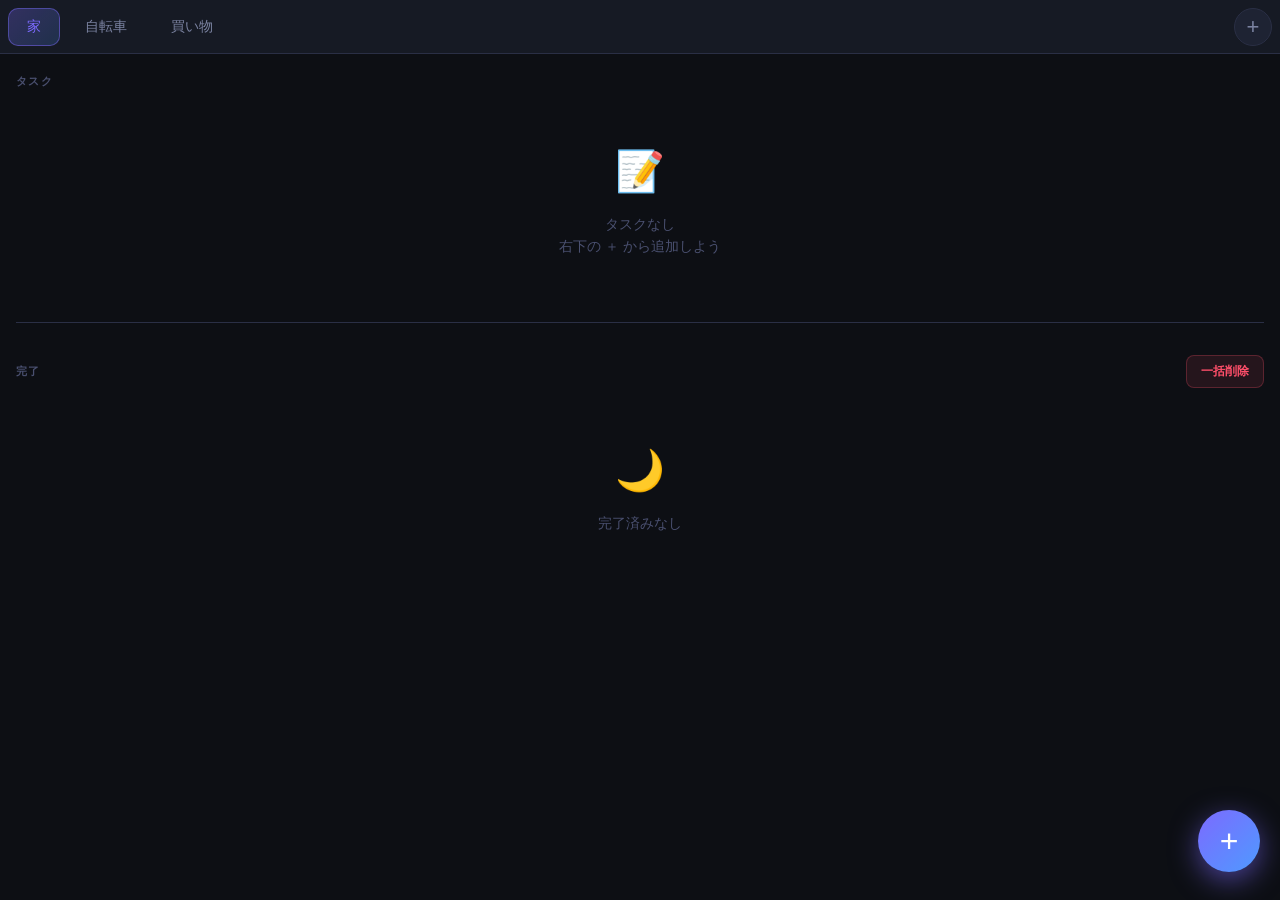
==== 1/index.html @ 9e3cf05f "Add files via upload" ====
<!DOCTYPE html>
<html lang="ja">
<head>
  <meta charset="UTF-8" />
  <meta name="viewport" content="width=device-width, initial-scale=1.0, maximum-scale=1.0, user-scalable=no" />
  <title>ToDo</title>
  <!-- PWA -->
  <link rel="manifest" href="./manifest.json" />
  <meta name="theme-color" content="#7c6aff" />
  <meta name="mobile-web-app-capable" content="yes" />
  <meta name="apple-mobile-web-app-capable" content="yes" />
  <meta name="apple-mobile-web-app-status-bar-style" content="black-translucent" />
  <meta name="apple-mobile-web-app-title" content="ToDo" />
  <link rel="apple-touch-icon" href="./icon-192.png" />
  <link rel="preconnect" href="https://fonts.googleapis.com" />
  <link rel="preconnect" href="https://fonts.gstatic.com" crossorigin />
  <link href="https://fonts.googleapis.com/css2?family=Inter:wght@300;400;500;600;700&display=swap" rel="stylesheet" />
  <style>
    *, *::before, *::after { box-sizing: border-box; margin: 0; padding: 0; -webkit-tap-highlight-color: transparent; }

    :root {
      --bg:        #0d0f14;
      --surface:   #161a24;
      --surface2:  #1e2333;
      --border:    #2a2f45;
      --accent:    #7c6aff;
      --accent2:   #4f9aff;
      --success:   #3ecf8e;
      --danger:    #ff4f6a;
      --text:      #e8eaf0;
      --text-sub:  #7a82a0;
      --text-dim:  #4a5070;
      --radius:    16px;
      --tab-h:     54px;
      --safe-b:    env(safe-area-inset-bottom, 0px);
      --safe-l:    env(safe-area-inset-left, 0px);
      --safe-r:    env(safe-area-inset-right, 0px);
    }

    html {
      height: 100%;
      background: var(--bg);
    }

    body {
      height: 100%;
      background: var(--bg);
      color: var(--text);
      font-family: 'Inter', sans-serif;
      font-size: 16px;
      overflow: hidden;
      -webkit-text-size-adjust: 100%;
    }

    /* ── APP SHELL ── */
    #app {
      display: flex;
      flex-direction: column;
      height: 100dvh; /* dynamic viewport height for mobile browsers */
      width: 100%;
    }

    /* ── TAB BAR ── */
    #tab-bar {
      display: flex;
      align-items: center;
      height: var(--tab-h);
      background: var(--surface);
      border-bottom: 1px solid var(--border);
      padding: 0 8px 0 calc(8px + var(--safe-l));
      padding-right: calc(8px + var(--safe-r));
      gap: 4px;
      flex-shrink: 0;
    }

    #tab-list {
      display: flex;
      flex: 1;
      overflow-x: auto;
      gap: 6px;
      scrollbar-width: none;
      -webkit-overflow-scrolling: touch;
    }
    #tab-list::-webkit-scrollbar { display: none; }

    .tab-btn {
      flex-shrink: 0;
      height: 38px;
      padding: 0 18px;
      border-radius: 10px;
      border: 1px solid transparent;
      background: transparent;
      color: var(--text-sub);
      font-family: inherit;
      font-size: 14px;
      font-weight: 500;
      cursor: pointer;
      transition: background .15s, color .15s;
      white-space: nowrap;
      touch-action: manipulation;
    }
    .tab-btn:active { opacity: .7; }
    .tab-btn.active {
      background: linear-gradient(135deg, rgba(124,106,255,.28), rgba(79,154,255,.18));
      border-color: rgba(124,106,255,.45);
      color: var(--accent);
    }

    #tab-manage-btn {
      flex-shrink: 0;
      width: 38px;
      height: 38px;
      border-radius: 50%;
      border: 1px solid var(--border);
      background: var(--surface2);
      color: var(--text-sub);
      font-size: 22px;
      line-height: 1;
      cursor: pointer;
      display: flex;
      align-items: center;
      justify-content: center;
      transition: background .15s, color .15s;
      touch-action: manipulation;
    }
    #tab-manage-btn:active { background: var(--accent); color: #fff; }

    /* ── MAIN SCROLL AREA ── */
    #main {
      flex: 1;
      overflow-y: auto;
      -webkit-overflow-scrolling: touch;
      padding: 20px 16px calc(96px + var(--safe-b));
      padding-left: calc(16px + var(--safe-l));
      padding-right: calc(16px + var(--safe-r));
    }

    /* ── SECTION HEADERS ── */
    .section-header {
      display: flex;
      align-items: center;
      justify-content: space-between;
      margin-bottom: 14px;
    }
    .section-title {
      font-size: 11px;
      font-weight: 700;
      letter-spacing: .12em;
      text-transform: uppercase;
      color: var(--text-dim);
    }

    /* ── TASK ITEMS ── */
    #task-list, #done-list { display: flex; flex-direction: column; gap: 10px; }

    .task-item {
      display: flex;
      align-items: center;
      gap: 14px;
      background: var(--surface);
      border: 1px solid var(--border);
      border-radius: var(--radius);
      padding: 16px 14px;
      animation: slideIn .2s ease;
      transition: border-color .15s;
    }
    @keyframes slideIn {
      from { opacity: 0; transform: translateY(-6px); }
      to   { opacity: 1; transform: translateY(0); }
    }
    .task-item:active { border-color: rgba(124,106,255,.4); }

    /* Checkbox */
    .check-btn {
      flex-shrink: 0;
      width: 28px;
      height: 28px;
      border-radius: 8px;
      border: 2px solid var(--border);
      background: transparent;
      cursor: pointer;
      display: flex;
      align-items: center;
      justify-content: center;
      transition: all .18s ease;
      position: relative;
      touch-action: manipulation;
    }
    .check-btn.done {
      border-color: var(--success);
      background: var(--success);
    }
    .check-btn.done::after {
      content: '';
      width: 7px;
      height: 12px;
      border-right: 2.5px solid #fff;
      border-bottom: 2.5px solid #fff;
      transform: rotate(45deg) translate(-1px,-1px);
    }
    .check-btn:active { transform: scale(.88); }

    /* Task Name */
    .task-name {
      flex: 1;
      font-size: 15px;
      font-weight: 400;
      color: var(--text);
      border: none;
      background: transparent;
      font-family: inherit;
      outline: none;
      padding: 4px 6px;
      border-radius: 6px;
      transition: background .15s;
      min-width: 0;
      /* Prevent iOS zoom on focus */
      font-size: 16px;
    }
    .task-name:focus { background: rgba(124,106,255,.1); }
    .task-name.done-text {
      color: var(--text-dim);
      text-decoration: line-through;
    }

    /* Delete btn */
    .del-btn {
      flex-shrink: 0;
      width: 44px;
      height: 44px;
      border-radius: 10px;
      border: none;
      background: transparent;
      color: var(--text-dim);
      cursor: pointer;
      display: flex;
      align-items: center;
      justify-content: center;
      touch-action: manipulation;
      transition: background .15s, color .15s;
    }
    .del-btn:active { background: rgba(255,79,106,.18); color: var(--danger); }

    /* ── COMPLETED SECTION ── */
    #done-section { margin-top: 32px; }

    #clear-all-btn {
      font-size: 12px;
      font-weight: 600;
      color: var(--danger);
      background: rgba(255,79,106,.1);
      border: 1px solid rgba(255,79,106,.25);
      border-radius: 8px;
      padding: 7px 14px;
      cursor: pointer;
      touch-action: manipulation;
      transition: background .15s;
    }
    #clear-all-btn:active { background: rgba(255,79,106,.25); }

    /* Divider */
    .divider { height: 1px; background: var(--border); margin: 28px 0; }

    /* Empty state */
    .empty-state {
      text-align: center;
      color: var(--text-dim);
      padding: 36px 0;
      font-size: 14px;
      line-height: 1.6;
    }
    .empty-state .icon { font-size: 40px; margin-bottom: 10px; }

    /* ── FAB ── */
    #fab {
      position: fixed;
      bottom: calc(28px + var(--safe-b));
      right: calc(20px + var(--safe-r));
      width: 62px;
      height: 62px;
      border-radius: 50%;
      border: none;
      background: linear-gradient(135deg, var(--accent), var(--accent2));
      color: #fff;
      font-size: 32px;
      cursor: pointer;
      box-shadow: 0 8px 28px rgba(124,106,255,.55);
      display: flex;
      align-items: center;
      justify-content: center;
      transition: transform .18s, box-shadow .18s;
      z-index: 100;
      touch-action: manipulation;
    }
    #fab:active { transform: scale(.92); box-shadow: 0 4px 14px rgba(124,106,255,.4); }

    /* ── MODAL OVERLAY ── */
    .modal-overlay {
      display: none;
      position: fixed;
      inset: 0;
      background: rgba(0,0,0,.7);
      z-index: 200;
      align-items: flex-end; /* sheet from bottom on mobile */
      justify-content: center;
      backdrop-filter: blur(6px);
      -webkit-backdrop-filter: blur(6px);
    }
    .modal-overlay.open { display: flex; }

    .modal {
      background: var(--surface);
      border: 1px solid var(--border);
      border-radius: 24px 24px 0 0;
      padding: 20px 20px calc(24px + var(--safe-b));
      width: 100%;
      max-height: 88dvh;
      overflow-y: auto;
      -webkit-overflow-scrolling: touch;
      box-shadow: 0 -16px 60px rgba(0,0,0,.6);
      animation: sheetUp .25s cubic-bezier(.32,0,.67,0);
    }
    @keyframes sheetUp {
      from { transform: translateY(100%); }
      to   { transform: translateY(0); }
    }

    /* Sheet handle */
    .modal::before {
      content: '';
      display: block;
      width: 40px;
      height: 4px;
      background: var(--border);
      border-radius: 2px;
      margin: 0 auto 20px;
    }

    .modal-title {
      font-size: 17px;
      font-weight: 700;
      margin-bottom: 20px;
      color: var(--text);
    }

    /* ── INPUTS ── */
    .input-row {
      display: flex;
      gap: 10px;
      margin-bottom: 20px;
    }
    input[type=text] {
      flex: 1;
      background: var(--surface2);
      border: 1px solid var(--border);
      border-radius: 12px;
      padding: 13px 16px;
      font-size: 16px; /* prevents iOS auto-zoom */
      color: var(--text);
      font-family: inherit;
      outline: none;
      transition: border-color .15s;
      -webkit-appearance: none;
    }
    input[type=text]:focus { border-color: var(--accent); }
    input[type=text]::placeholder { color: var(--text-dim); }

    .btn-primary {
      padding: 13px 20px;
      border-radius: 12px;
      border: none;
      background: linear-gradient(135deg, var(--accent), var(--accent2));
      color: #fff;
      font-family: inherit;
      font-size: 15px;
      font-weight: 600;
      cursor: pointer;
      touch-action: manipulation;
      transition: opacity .15s;
      white-space: nowrap;
    }
    .btn-primary:active { opacity: .8; }

    .btn-ghost {
      padding: 13px 18px;
      border-radius: 12px;
      border: 1px solid var(--border);
      background: transparent;
      color: var(--text-sub);
      font-family: inherit;
      font-size: 15px;
      font-weight: 500;
      cursor: pointer;
      touch-action: manipulation;
      transition: background .15s;
    }
    .btn-ghost:active { background: var(--surface2); }

    /* Tab manage list */
    #tab-manage-list {
      display: flex;
      flex-direction: column;
      gap: 8px;
      max-height: 42dvh;
      overflow-y: auto;
      -webkit-overflow-scrolling: touch;
      margin-bottom: 16px;
    }

    .tab-manage-item {
      display: flex;
      align-items: center;
      gap: 10px;
      background: var(--surface2);
      border: 1px solid var(--border);
      border-radius: 12px;
      padding: 14px 14px;
    }

    .drag-handle {
      color: var(--text-dim);
      cursor: grab;
      font-size: 18px;
      padding: 0 4px;
      user-select: none;
      touch-action: none;
    }

    .tab-edit-input {
      flex: 1;
      background: transparent;
      border: none;
      color: var(--text);
      font-family: inherit;
      font-size: 16px;
      outline: none;
    }

    .tab-del-btn {
      width: 44px;
      height: 44px;
      border-radius: 10px;
      border: none;
      background: transparent;
      color: var(--text-dim);
      cursor: pointer;
      display: flex;
      align-items: center;
      justify-content: center;
      touch-action: manipulation;
      transition: background .15s, color .15s;
    }
    .tab-del-btn:active { background: rgba(255,79,106,.18); color: var(--danger); }

    .modal-footer {
      display: flex;
      justify-content: flex-end;
      gap: 10px;
    }

    /* Scrollbar (barely visible on mobile) */
    ::-webkit-scrollbar { width: 3px; }
    ::-webkit-scrollbar-track { background: transparent; }
    ::-webkit-scrollbar-thumb { background: var(--border); border-radius: 2px; }
  </style>
</head>
<body>

<div id="app">

  <!-- TAB BAR -->
  <div id="tab-bar">
    <div id="tab-list"></div>
    <button id="tab-manage-btn" title="タブを管理">+</button>
  </div>

  <!-- MAIN SCROLL -->
  <div id="main">
    <div class="section-header">
      <span class="section-title">タスク</span>
    </div>
    <div id="task-list"></div>

    <div class="divider"></div>

    <div id="done-section">
      <div class="section-header">
        <span class="section-title">完了</span>
        <button id="clear-all-btn">一括削除</button>
      </div>
      <div id="done-list"></div>
    </div>
  </div>

  <!-- FAB -->
  <button id="fab" title="タスクを追加">+</button>

</div>

<!-- ════ TAB MANAGE MODAL ════ -->
<div class="modal-overlay" id="tab-modal-overlay">
  <div class="modal">
    <div class="modal-title">タブを管理</div>
    <div class="input-row">
      <input type="text" id="new-tab-input" placeholder="新しいタブ名…" maxlength="20" />
      <button class="btn-primary" id="add-tab-btn">追加</button>
    </div>
    <div id="tab-manage-list"></div>
    <div class="modal-footer">
      <button class="btn-ghost" id="tab-modal-close">閉じる</button>
      <button class="btn-primary" id="tab-modal-save">保存</button>
    </div>
  </div>
</div>

<!-- ════ ADD TASK MODAL ════ -->
<div class="modal-overlay" id="add-task-modal">
  <div class="modal">
    <div class="modal-title">タスクを追加</div>
    <div class="input-row">
      <input type="text" id="new-task-input" placeholder="タスク名を入力…" maxlength="80" />
      <button class="btn-primary" id="confirm-add-task">追加</button>
    </div>
    <div class="modal-footer">
      <button class="btn-ghost" id="cancel-add-task">キャンセル</button>
    </div>
  </div>
</div>

<script>
/* ══════════════════════════════════════════
   STATE
══════════════════════════════════════════ */
let state = {
  tabs: ['家', '自転車', '買い物'],
  activeTab: 0,
  data: {}
};

function getTab() { return state.tabs[state.activeTab]; }
function getData() {
  const t = getTab();
  if (!state.data[t]) state.data[t] = { tasks: [], done: [] };
  return state.data[t];
}
function uid() { return Math.random().toString(36).slice(2, 10); }

/* ══════════════════════════════════════════
   PERSIST
══════════════════════════════════════════ */
function save() { localStorage.setItem('dolist_v3', JSON.stringify(state)); }
function load() {
  try {
    const s = localStorage.getItem('dolist_v3');
    if (s) state = JSON.parse(s);
    if (!state.tabs || !state.tabs.length) state.tabs = ['家', '自転車', '買い物'];
    if (state.activeTab >= state.tabs.length) state.activeTab = 0;
  } catch (e) {}
}

/* ══════════════════════════════════════════
   RENDER
══════════════════════════════════════════ */
function renderTabs() {
  const list = document.getElementById('tab-list');
  list.innerHTML = '';
  state.tabs.forEach((name, i) => {
    const btn = document.createElement('button');
    btn.className = 'tab-btn' + (i === state.activeTab ? ' active' : '');
    btn.textContent = name;
    btn.onclick = () => { state.activeTab = i; save(); render(); };
    list.appendChild(btn);
  });
}

function renderTasks() {
  const d = getData();
  const taskList = document.getElementById('task-list');
  const doneList = document.getElementById('done-list');

  taskList.innerHTML = '';
  if (!d.tasks.length) {
    taskList.innerHTML = '<div class="empty-state"><div class="icon">📝</div>タスクなし<br>右下の ＋ から追加しよう</div>';
  } else {
    d.tasks.forEach(t => taskList.appendChild(makeItem(t, false)));
  }

  doneList.innerHTML = '';
  if (!d.done.length) {
    doneList.innerHTML = '<div class="empty-state"><div class="icon">🌙</div>完了済みなし</div>';
  } else {
    d.done.forEach(t => doneList.appendChild(makeItem(t, true)));
  }
}

function render() { renderTabs(); renderTasks(); }

function makeItem(task, isDone) {
  const d = getData();
  const item = document.createElement('div');
  item.className = 'task-item';

  /* Checkbox */
  const chk = document.createElement('button');
  chk.className = 'check-btn' + (isDone ? ' done' : '');
  chk.onclick = () => {
    if (isDone) {
      d.done = d.done.filter(x => x.id !== task.id);
      d.tasks.unshift(task);
    } else {
      d.tasks = d.tasks.filter(x => x.id !== task.id);
      d.done.unshift(task);
    }
    save(); renderTasks();
  };

  /* Name */
  const name = document.createElement('input');
  name.type = 'text';
  name.className = 'task-name' + (isDone ? ' done-text' : '');
  name.value = task.name;
  name.inputMode = 'text';
  name.onblur = () => {
    const val = name.value.trim();
    if (val && val !== task.name) { task.name = val; save(); }
    else name.value = task.name;
  };
  name.onkeydown = e => { if (e.key === 'Enter') name.blur(); };

  /* Delete */
  const del = document.createElement('button');
  del.className = 'del-btn';
  del.innerHTML = trashSVG();
  del.onclick = () => {
    if (isDone) d.done = d.done.filter(x => x.id !== task.id);
    else        d.tasks = d.tasks.filter(x => x.id !== task.id);
    save(); renderTasks();
  };

  item.appendChild(chk);
  item.appendChild(name);
  item.appendChild(del);
  return item;
}

function trashSVG() {
  return `<svg width="18" height="18" viewBox="0 0 24 24" fill="none" stroke="currentColor" stroke-width="2" stroke-linecap="round" stroke-linejoin="round">
    <polyline points="3 6 5 6 21 6"/>
    <path d="M19 6l-1 14a2 2 0 01-2 2H8a2 2 0 01-2-2L5 6"/>
    <path d="M10 11v6"/><path d="M14 11v6"/><path d="M9 6V4h6v2"/>
  </svg>`;
}

/* ══════════════════════════════════════════
   ADD TASK
══════════════════════════════════════════ */
const addModal = document.getElementById('add-task-modal');
const newTaskInput = document.getElementById('new-task-input');

document.getElementById('fab').onclick = () => {
  newTaskInput.value = '';
  addModal.classList.add('open');
  setTimeout(() => newTaskInput.focus(), 80);
};
document.getElementById('cancel-add-task').onclick = () => addModal.classList.remove('open');
addModal.addEventListener('click', e => { if (e.target === addModal) addModal.classList.remove('open'); });

function addTask() {
  const val = newTaskInput.value.trim();
  if (!val) return;
  getData().tasks.push({ id: uid(), name: val });
  save(); renderTasks();
  addModal.classList.remove('open');
}
document.getElementById('confirm-add-task').onclick = addTask;
newTaskInput.onkeydown = e => { if (e.key === 'Enter') addTask(); if (e.key === 'Escape') addModal.classList.remove('open'); };

/* ══════════════════════════════════════════
   CLEAR DONE
══════════════════════════════════════════ */
document.getElementById('clear-all-btn').onclick = () => {
  if (!getData().done.length) return;
  getData().done = [];
  save(); renderTasks();
};

/* ══════════════════════════════════════════
   TAB MANAGE
══════════════════════════════════════════ */
const tabModal = document.getElementById('tab-modal-overlay');
let tempTabs = [];
let dragSrc = null;

document.getElementById('tab-manage-btn').onclick = () => {
  tempTabs = [...state.tabs];
  renderTabManageList();
  tabModal.classList.add('open');
  document.getElementById('new-tab-input').value = '';
};
document.getElementById('tab-modal-close').onclick = () => tabModal.classList.remove('open');
tabModal.addEventListener('click', e => { if (e.target === tabModal) tabModal.classList.remove('open'); });

document.getElementById('add-tab-btn').onclick = () => {
  const val = document.getElementById('new-tab-input').value.trim();
  if (!val || tempTabs.includes(val)) return;
  tempTabs.push(val);
  document.getElementById('new-tab-input').value = '';
  renderTabManageList();
};
document.getElementById('new-tab-input').onkeydown = e => {
  if (e.key === 'Enter') document.getElementById('add-tab-btn').click();
};

document.getElementById('tab-modal-save').onclick = () => {
  if (!tempTabs.length) return;
  const cur = state.tabs[state.activeTab];
  state.tabs = [...tempTabs];
  const idx = state.tabs.indexOf(cur);
  state.activeTab = idx >= 0 ? idx : 0;
  save(); render();
  tabModal.classList.remove('open');
};

function renderTabManageList() {
  const container = document.getElementById('tab-manage-list');
  container.innerHTML = '';
  tempTabs.forEach((name, i) => {
    const item = document.createElement('div');
    item.className = 'tab-manage-item';
    item.draggable = true;
    item.dataset.idx = i;

    const handle = document.createElement('span');
    handle.className = 'drag-handle';
    handle.textContent = '⠿';

    const inp = document.createElement('input');
    inp.className = 'tab-edit-input';
    inp.type = 'text';
    inp.value = name;
    inp.maxLength = 20;
    inp.onchange = () => { tempTabs[i] = inp.value.trim() || name; };

    const delBtn = document.createElement('button');
    delBtn.className = 'tab-del-btn';
    delBtn.innerHTML = trashSVG();
    delBtn.onclick = () => {
      if (tempTabs.length === 1) return;
      tempTabs.splice(i, 1);
      renderTabManageList();
    };

    /* Drag */
    item.addEventListener('dragstart', e => {
      dragSrc = i;
      e.dataTransfer.effectAllowed = 'move';
      setTimeout(() => item.style.opacity = '.4', 0);
    });
    item.addEventListener('dragend', () => { item.style.opacity = ''; });
    item.addEventListener('dragover', e => { e.preventDefault(); });
    item.addEventListener('drop', e => {
      e.preventDefault();
      if (dragSrc === null || dragSrc === i) return;
      const moved = tempTabs.splice(dragSrc, 1)[0];
      tempTabs.splice(i, 0, moved);
      dragSrc = null;
      renderTabManageList();
    });

    /* Touch drag (for mobile) */
    let touchStartY = 0;
    handle.addEventListener('touchstart', e => {
      touchStartY = e.touches[0].clientY;
      dragSrc = i;
    }, { passive: true });
    handle.addEventListener('touchend', e => {
      const endY = e.changedTouches[0].clientY;
      const delta = endY - touchStartY;
      if (Math.abs(delta) < 10) return;
      const target = delta > 0
        ? Math.min(tempTabs.length - 1, i + 1)
        : Math.max(0, i - 1);
      if (target !== i) {
        const moved = tempTabs.splice(i, 1)[0];
        tempTabs.splice(target, 0, moved);
        renderTabManageList();
      }
      dragSrc = null;
    }, { passive: true });

    item.appendChild(handle);
    item.appendChild(inp);
    item.appendChild(delBtn);
    container.appendChild(item);
  });
}

/* ══════════════════════════════════════════
   INIT
══════════════════════════════════════════ */
load();
render();
</script>

<!-- PWA: Service Worker 登録 -->
<script>
  if ('serviceWorker' in navigator) {
    window.addEventListener('load', () => {
      navigator.serviceWorker.register('./service-worker.js')
        .then(reg => console.log('[SW] Registered:', reg.scope))
        .catch(err => console.error('[SW] Registration failed:', err));
    });
  }
</script>
</body>
</html>
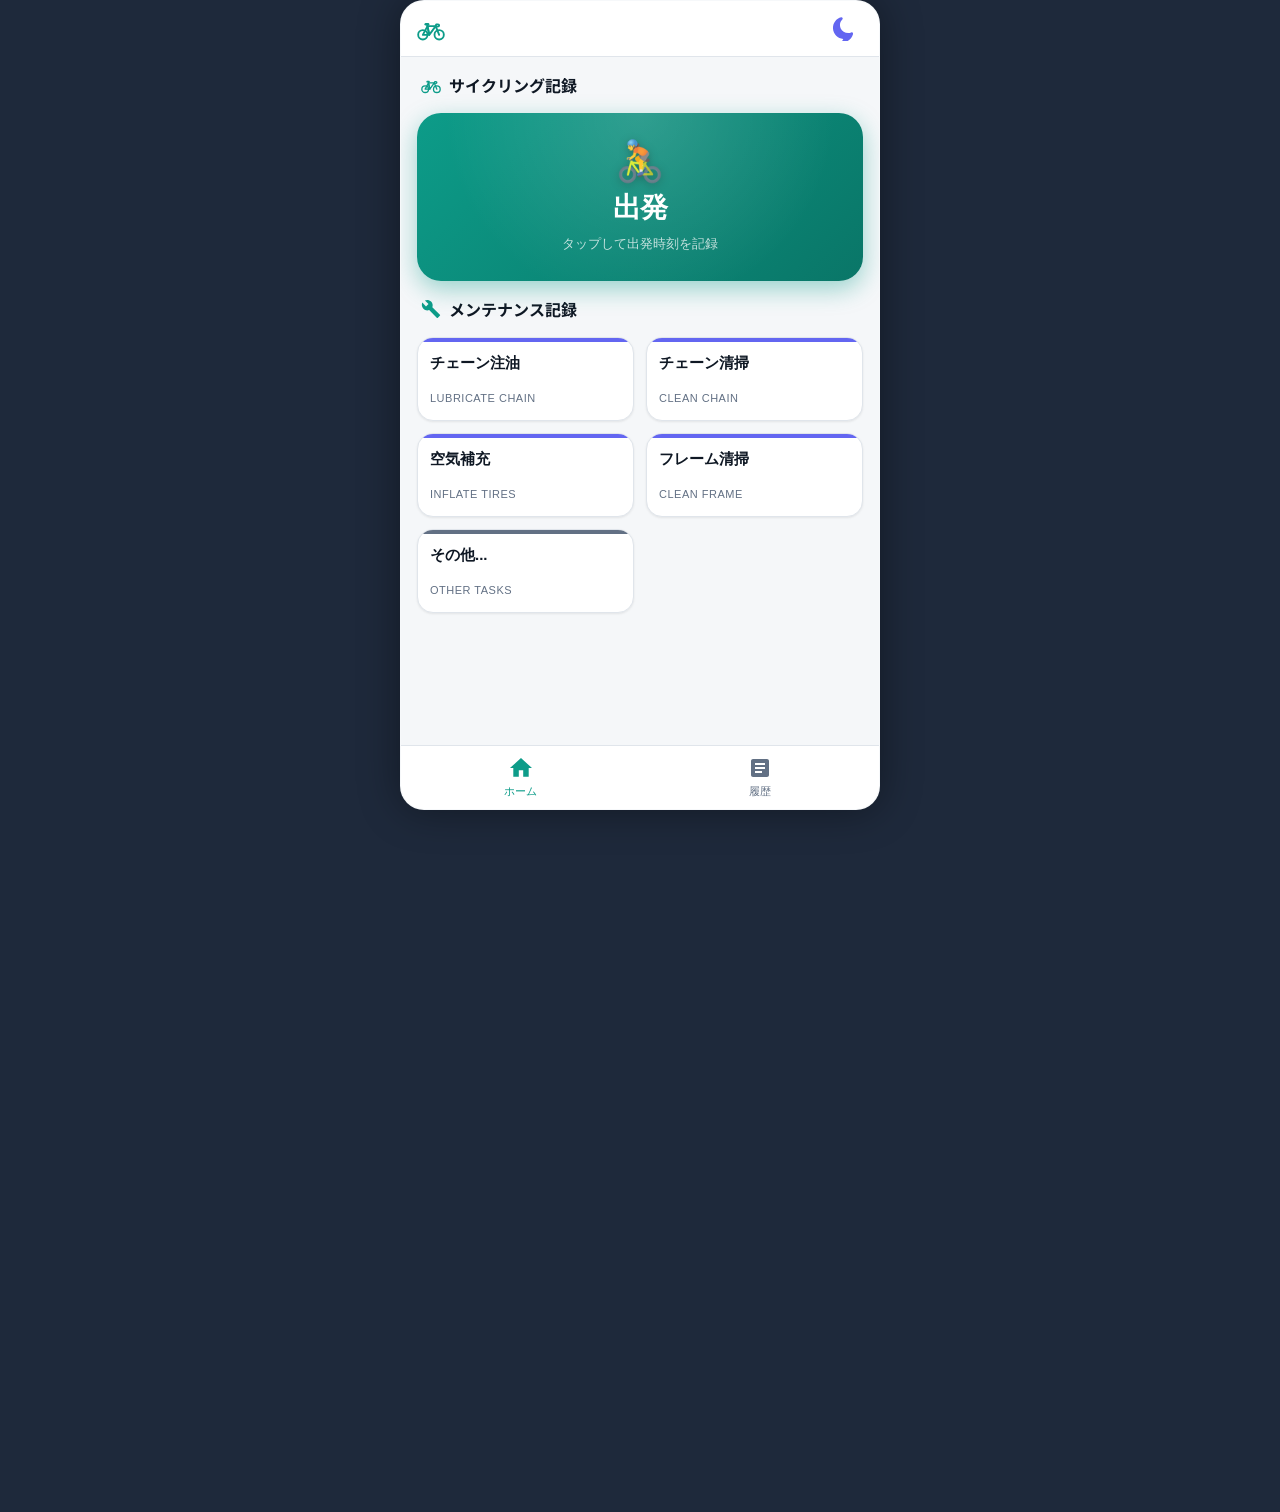
==== commit e40fe119: "Add files via upload" ====
--- a/1/index.html
+++ b/1/index.html
@@ -1,816 +1,470 @@
 <!DOCTYPE html>
 <html lang="ja">
 <head>
-  <meta charset="UTF-8" />
-  <meta name="viewport" content="width=device-width, initial-scale=1.0, maximum-scale=1.0, user-scalable=no" />
-  <title>ToDo</title>
-  <!-- PWA -->
-  <link rel="manifest" href="./manifest.json" />
-  <meta name="theme-color" content="#7c6aff" />
-  <meta name="mobile-web-app-capable" content="yes" />
-  <meta name="apple-mobile-web-app-capable" content="yes" />
-  <meta name="apple-mobile-web-app-status-bar-style" content="black-translucent" />
-  <meta name="apple-mobile-web-app-title" content="ToDo" />
-  <link rel="apple-touch-icon" href="./icon-192.png" />
-  <link rel="preconnect" href="https://fonts.googleapis.com" />
-  <link rel="preconnect" href="https://fonts.gstatic.com" crossorigin />
-  <link href="https://fonts.googleapis.com/css2?family=Inter:wght@300;400;500;600;700&display=swap" rel="stylesheet" />
-  <style>
-    *, *::before, *::after { box-sizing: border-box; margin: 0; padding: 0; -webkit-tap-highlight-color: transparent; }
-
-    :root {
-      --bg:        #0d0f14;
-      --surface:   #161a24;
-      --surface2:  #1e2333;
-      --border:    #2a2f45;
-      --accent:    #7c6aff;
-      --accent2:   #4f9aff;
-      --success:   #3ecf8e;
-      --danger:    #ff4f6a;
-      --text:      #e8eaf0;
-      --text-sub:  #7a82a0;
-      --text-dim:  #4a5070;
-      --radius:    16px;
-      --tab-h:     54px;
-      --safe-b:    env(safe-area-inset-bottom, 0px);
-      --safe-l:    env(safe-area-inset-left, 0px);
-      --safe-r:    env(safe-area-inset-right, 0px);
-    }
-
-    html {
-      height: 100%;
-      background: var(--bg);
-    }
-
-    body {
-      height: 100%;
-      background: var(--bg);
-      color: var(--text);
-      font-family: 'Inter', sans-serif;
-      font-size: 16px;
-      overflow: hidden;
-      -webkit-text-size-adjust: 100%;
-    }
-
-    /* ── APP SHELL ── */
-    #app {
-      display: flex;
-      flex-direction: column;
-      height: 100dvh; /* dynamic viewport height for mobile browsers */
-      width: 100%;
-    }
-
-    /* ── TAB BAR ── */
-    #tab-bar {
-      display: flex;
-      align-items: center;
-      height: var(--tab-h);
-      background: var(--surface);
-      border-bottom: 1px solid var(--border);
-      padding: 0 8px 0 calc(8px + var(--safe-l));
-      padding-right: calc(8px + var(--safe-r));
-      gap: 4px;
-      flex-shrink: 0;
-    }
-
-    #tab-list {
-      display: flex;
-      flex: 1;
-      overflow-x: auto;
-      gap: 6px;
-      scrollbar-width: none;
-      -webkit-overflow-scrolling: touch;
-    }
-    #tab-list::-webkit-scrollbar { display: none; }
-
-    .tab-btn {
-      flex-shrink: 0;
-      height: 38px;
-      padding: 0 18px;
-      border-radius: 10px;
-      border: 1px solid transparent;
-      background: transparent;
-      color: var(--text-sub);
-      font-family: inherit;
-      font-size: 14px;
-      font-weight: 500;
-      cursor: pointer;
-      transition: background .15s, color .15s;
-      white-space: nowrap;
-      touch-action: manipulation;
-    }
-    .tab-btn:active { opacity: .7; }
-    .tab-btn.active {
-      background: linear-gradient(135deg, rgba(124,106,255,.28), rgba(79,154,255,.18));
-      border-color: rgba(124,106,255,.45);
-      color: var(--accent);
-    }
-
-    #tab-manage-btn {
-      flex-shrink: 0;
-      width: 38px;
-      height: 38px;
-      border-radius: 50%;
-      border: 1px solid var(--border);
-      background: var(--surface2);
-      color: var(--text-sub);
-      font-size: 22px;
-      line-height: 1;
-      cursor: pointer;
-      display: flex;
-      align-items: center;
-      justify-content: center;
-      transition: background .15s, color .15s;
-      touch-action: manipulation;
-    }
-    #tab-manage-btn:active { background: var(--accent); color: #fff; }
-
-    /* ── MAIN SCROLL AREA ── */
-    #main {
-      flex: 1;
-      overflow-y: auto;
-      -webkit-overflow-scrolling: touch;
-      padding: 20px 16px calc(96px + var(--safe-b));
-      padding-left: calc(16px + var(--safe-l));
-      padding-right: calc(16px + var(--safe-r));
-    }
-
-    /* ── SECTION HEADERS ── */
-    .section-header {
-      display: flex;
-      align-items: center;
-      justify-content: space-between;
-      margin-bottom: 14px;
-    }
-    .section-title {
-      font-size: 11px;
-      font-weight: 700;
-      letter-spacing: .12em;
-      text-transform: uppercase;
-      color: var(--text-dim);
-    }
-
-    /* ── TASK ITEMS ── */
-    #task-list, #done-list { display: flex; flex-direction: column; gap: 10px; }
-
-    .task-item {
-      display: flex;
-      align-items: center;
-      gap: 14px;
-      background: var(--surface);
-      border: 1px solid var(--border);
-      border-radius: var(--radius);
-      padding: 16px 14px;
-      animation: slideIn .2s ease;
-      transition: border-color .15s;
-    }
-    @keyframes slideIn {
-      from { opacity: 0; transform: translateY(-6px); }
-      to   { opacity: 1; transform: translateY(0); }
-    }
-    .task-item:active { border-color: rgba(124,106,255,.4); }
-
-    /* Checkbox */
-    .check-btn {
-      flex-shrink: 0;
-      width: 28px;
-      height: 28px;
-      border-radius: 8px;
-      border: 2px solid var(--border);
-      background: transparent;
-      cursor: pointer;
-      display: flex;
-      align-items: center;
-      justify-content: center;
-      transition: all .18s ease;
-      position: relative;
-      touch-action: manipulation;
-    }
-    .check-btn.done {
-      border-color: var(--success);
-      background: var(--success);
-    }
-    .check-btn.done::after {
-      content: '';
-      width: 7px;
-      height: 12px;
-      border-right: 2.5px solid #fff;
-      border-bottom: 2.5px solid #fff;
-      transform: rotate(45deg) translate(-1px,-1px);
-    }
-    .check-btn:active { transform: scale(.88); }
-
-    /* Task Name */
-    .task-name {
-      flex: 1;
-      font-size: 15px;
-      font-weight: 400;
-      color: var(--text);
-      border: none;
-      background: transparent;
-      font-family: inherit;
-      outline: none;
-      padding: 4px 6px;
-      border-radius: 6px;
-      transition: background .15s;
-      min-width: 0;
-      /* Prevent iOS zoom on focus */
-      font-size: 16px;
-    }
-    .task-name:focus { background: rgba(124,106,255,.1); }
-    .task-name.done-text {
-      color: var(--text-dim);
-      text-decoration: line-through;
-    }
-
-    /* Delete btn */
-    .del-btn {
-      flex-shrink: 0;
-      width: 44px;
-      height: 44px;
-      border-radius: 10px;
-      border: none;
-      background: transparent;
-      color: var(--text-dim);
-      cursor: pointer;
-      display: flex;
-      align-items: center;
-      justify-content: center;
-      touch-action: manipulation;
-      transition: background .15s, color .15s;
-    }
-    .del-btn:active { background: rgba(255,79,106,.18); color: var(--danger); }
-
-    /* ── COMPLETED SECTION ── */
-    #done-section { margin-top: 32px; }
-
-    #clear-all-btn {
-      font-size: 12px;
-      font-weight: 600;
-      color: var(--danger);
-      background: rgba(255,79,106,.1);
-      border: 1px solid rgba(255,79,106,.25);
-      border-radius: 8px;
-      padding: 7px 14px;
-      cursor: pointer;
-      touch-action: manipulation;
-      transition: background .15s;
-    }
-    #clear-all-btn:active { background: rgba(255,79,106,.25); }
-
-    /* Divider */
-    .divider { height: 1px; background: var(--border); margin: 28px 0; }
-
-    /* Empty state */
-    .empty-state {
-      text-align: center;
-      color: var(--text-dim);
-      padding: 36px 0;
-      font-size: 14px;
-      line-height: 1.6;
-    }
-    .empty-state .icon { font-size: 40px; margin-bottom: 10px; }
-
-    /* ── FAB ── */
-    #fab {
-      position: fixed;
-      bottom: calc(28px + var(--safe-b));
-      right: calc(20px + var(--safe-r));
-      width: 62px;
-      height: 62px;
-      border-radius: 50%;
-      border: none;
-      background: linear-gradient(135deg, var(--accent), var(--accent2));
-      color: #fff;
-      font-size: 32px;
-      cursor: pointer;
-      box-shadow: 0 8px 28px rgba(124,106,255,.55);
-      display: flex;
-      align-items: center;
-      justify-content: center;
-      transition: transform .18s, box-shadow .18s;
-      z-index: 100;
-      touch-action: manipulation;
-    }
-    #fab:active { transform: scale(.92); box-shadow: 0 4px 14px rgba(124,106,255,.4); }
-
-    /* ── MODAL OVERLAY ── */
-    .modal-overlay {
-      display: none;
-      position: fixed;
-      inset: 0;
-      background: rgba(0,0,0,.7);
-      z-index: 200;
-      align-items: flex-end; /* sheet from bottom on mobile */
-      justify-content: center;
-      backdrop-filter: blur(6px);
-      -webkit-backdrop-filter: blur(6px);
-    }
-    .modal-overlay.open { display: flex; }
-
-    .modal {
-      background: var(--surface);
-      border: 1px solid var(--border);
-      border-radius: 24px 24px 0 0;
-      padding: 20px 20px calc(24px + var(--safe-b));
-      width: 100%;
-      max-height: 88dvh;
-      overflow-y: auto;
-      -webkit-overflow-scrolling: touch;
-      box-shadow: 0 -16px 60px rgba(0,0,0,.6);
-      animation: sheetUp .25s cubic-bezier(.32,0,.67,0);
-    }
-    @keyframes sheetUp {
-      from { transform: translateY(100%); }
-      to   { transform: translateY(0); }
-    }
-
-    /* Sheet handle */
-    .modal::before {
-      content: '';
-      display: block;
-      width: 40px;
-      height: 4px;
-      background: var(--border);
-      border-radius: 2px;
-      margin: 0 auto 20px;
-    }
-
-    .modal-title {
-      font-size: 17px;
-      font-weight: 700;
-      margin-bottom: 20px;
-      color: var(--text);
-    }
-
-    /* ── INPUTS ── */
-    .input-row {
-      display: flex;
-      gap: 10px;
-      margin-bottom: 20px;
-    }
-    input[type=text] {
-      flex: 1;
-      background: var(--surface2);
-      border: 1px solid var(--border);
-      border-radius: 12px;
-      padding: 13px 16px;
-      font-size: 16px; /* prevents iOS auto-zoom */
-      color: var(--text);
-      font-family: inherit;
-      outline: none;
-      transition: border-color .15s;
-      -webkit-appearance: none;
-    }
-    input[type=text]:focus { border-color: var(--accent); }
-    input[type=text]::placeholder { color: var(--text-dim); }
-
-    .btn-primary {
-      padding: 13px 20px;
-      border-radius: 12px;
-      border: none;
-      background: linear-gradient(135deg, var(--accent), var(--accent2));
-      color: #fff;
-      font-family: inherit;
-      font-size: 15px;
-      font-weight: 600;
-      cursor: pointer;
-      touch-action: manipulation;
-      transition: opacity .15s;
-      white-space: nowrap;
-    }
-    .btn-primary:active { opacity: .8; }
-
-    .btn-ghost {
-      padding: 13px 18px;
-      border-radius: 12px;
-      border: 1px solid var(--border);
-      background: transparent;
-      color: var(--text-sub);
-      font-family: inherit;
-      font-size: 15px;
-      font-weight: 500;
-      cursor: pointer;
-      touch-action: manipulation;
-      transition: background .15s;
-    }
-    .btn-ghost:active { background: var(--surface2); }
-
-    /* Tab manage list */
-    #tab-manage-list {
-      display: flex;
-      flex-direction: column;
-      gap: 8px;
-      max-height: 42dvh;
-      overflow-y: auto;
-      -webkit-overflow-scrolling: touch;
-      margin-bottom: 16px;
-    }
-
-    .tab-manage-item {
-      display: flex;
-      align-items: center;
-      gap: 10px;
-      background: var(--surface2);
-      border: 1px solid var(--border);
-      border-radius: 12px;
-      padding: 14px 14px;
-    }
-
-    .drag-handle {
-      color: var(--text-dim);
-      cursor: grab;
-      font-size: 18px;
-      padding: 0 4px;
-      user-select: none;
-      touch-action: none;
-    }
-
-    .tab-edit-input {
-      flex: 1;
-      background: transparent;
-      border: none;
-      color: var(--text);
-      font-family: inherit;
-      font-size: 16px;
-      outline: none;
-    }
-
-    .tab-del-btn {
-      width: 44px;
-      height: 44px;
-      border-radius: 10px;
-      border: none;
-      background: transparent;
-      color: var(--text-dim);
-      cursor: pointer;
-      display: flex;
-      align-items: center;
-      justify-content: center;
-      touch-action: manipulation;
-      transition: background .15s, color .15s;
-    }
-    .tab-del-btn:active { background: rgba(255,79,106,.18); color: var(--danger); }
-
-    .modal-footer {
-      display: flex;
-      justify-content: flex-end;
-      gap: 10px;
-    }
-
-    /* Scrollbar (barely visible on mobile) */
-    ::-webkit-scrollbar { width: 3px; }
-    ::-webkit-scrollbar-track { background: transparent; }
-    ::-webkit-scrollbar-thumb { background: var(--border); border-radius: 2px; }
-  </style>
+  <meta charset="UTF-8">
+  <meta name="viewport" content="width=device-width, initial-scale=1.0, maximum-scale=1.0, user-scalable=no, viewport-fit=cover">
+  <title>CycleNote - 簡単自転車記録</title>
+  
+  <!-- SEO & PWA Meta Tags -->
+  <meta name="description" content="3タップ以内で記録できるシンプルな自転車サイクリング＆メンテナンスログ">
+  <meta name="theme-color" content="#0d9488">
+  <meta name="apple-mobile-web-app-capable" content="yes">
+  <meta name="apple-mobile-web-app-status-bar-style" content="default">
+  <meta name="apple-mobile-web-app-title" content="CycleNote">
+  
+  <!-- Web App Manifest -->
+  <link rel="manifest" href="./manifest.json">
+  <link rel="icon" type="image/png" sizes="192x192" href="./icon-192.png">
+  <link rel="icon" type="image/png" sizes="512x512" href="./icon-512.png">
+  <link rel="apple-touch-icon" href="./icon-192.png">
+
+  <!-- Google Fonts: Outfit and Noto Sans JP -->
+  <link rel="preconnect" href="https://fonts.googleapis.com">
+  <link rel="preconnect" href="https://fonts.gstatic.com" crossorigin>
+  <link href="https://fonts.googleapis.com/css2?family=Noto+Sans+JP:wght@400;500;700&family=Outfit:wght@400;600;700&display=swap" rel="stylesheet">
+  
+  <link rel="stylesheet" href="./style.css">
 </head>
 <body>
-
-<div id="app">
-
-  <!-- TAB BAR -->
-  <div id="tab-bar">
-    <div id="tab-list"></div>
-    <button id="tab-manage-btn" title="タブを管理">+</button>
+  <!-- App Container -->
+  <div class="app-container">
+    
+    <!-- Top Header -->
+    <header class="app-header">
+      <div class="header-logo">
+        <svg class="header-logo-icon" viewBox="0 0 24 24" width="28" height="28" fill="none" stroke="currentColor" stroke-width="1.6" stroke-linecap="round" stroke-linejoin="round">
+          <circle cx="5" cy="17" r="4" />
+          <circle cx="19" cy="17" r="4" />
+          <polygon points="5,17 10.5,17 9,9.5" />
+          <polygon points="9,9.5 16,9.5 10.5,17" />
+          <line x1="9" y1="9.5" x2="8.7" y2="8.0" />
+          <line x1="7.5" y1="8.0" x2="9.5" y2="8.0" stroke-width="2.2" />
+          <line x1="16" y1="9.5" x2="19" y2="17" />
+          <path d="M 16 9.5 L 16.5 8.0 L 18.0 8.0 M 18.0 8.0 Q 19.0 8.0 19.0 9.0 Q 19.0 10.0 17.5 10.0" />
+        </svg>
+        <span class="header-title">CycleNote</span>
+      </div>
+      <button id="theme-toggle-btn" class="header-action-btn" aria-label="テーマ切替">
+        <!-- Sun Icon (shown in dark mode) -->
+        <svg class="sun-icon" viewBox="0 0 24 24" width="24" height="24">
+          <path fill="currentColor" d="M12 7c-2.76 0-5 2.24-5 5s2.24 5 5 5 5-2.24 5-5-2.24-5-5-5zM2 13h2c.55 0 1-.45 1-1s-.45-1-1-1H2c-.55 0-1 .45-1 1s.45 1 1 1zm18 0h2c.55 0 1-.45 1-1s-.45-1-1-1h-2c-.55 0-1 .45-1 1s.45 1 1 1zM11 2v2c0 .55.45 1 1 1s1-.45 1-1V2c0-.55-.45-1-1-1s-1 .45-1 1zm0 18v2c0 .55.45 1 1 1s1-.45 1-1v-2c0-.55-.45-1-1-1s-1 .45-1 1zM5.99 4.58c-.39-.39-1.03-.39-1.41 0s-.39 1.03 0 1.41l1.06 1.06c.39.39 1.03.39 1.41 0s.39-1.03 0-1.41L5.99 4.58zm12.37 12.37c-.39-.39-1.02-.39-1.41 0s-.39 1.03 0 1.41l1.06 1.06c.39.39 1.03.39 1.41 0s.39-1.03 0-1.41l-1.06-1.06zm1.06-12.37c-.39-.39-1.03-.39-1.41 0l-1.06 1.06c-.39.39-.39 1.03 0 1.41s1.03.39 1.41 0l1.06-1.06c.39-.38.39-1.02 0-1.41zm-12.37 12.37c-.39-.39-1.03-.39-1.41 0l-1.06 1.06c-.39.39-.39 1.03 0 1.41s1.03.39 1.41 0l1.06-1.06c.39-.38.39-1.02 0-1.41z"/>
+        </svg>
+        <!-- Moon Icon (shown in light mode) -->
+        <svg class="moon-icon" viewBox="0 0 24 24" width="24" height="24">
+          <path fill="currentColor" d="M12.3 22h-.1c-5.4-.4-9.8-4.8-10.2-10.2-.4-5.4 3-10.3 8.2-11.6.6-.1 1.2.2 1.4.7.2.5.1 1.1-.3 1.5-2.3 2.3-3 5.8-1.7 8.8 1.3 3 4.3 4.9 7.6 4.9 1 0 2-.2 3-.7.5-.2 1.1-.1 1.5.3.4.4.5 1 .3 1.5-1.4 5.2-6.3 8.6-11.7 8.2z"/>
+        </svg>
+      </button>
+    </header>
+
+    <!-- Main Scrollable Content -->
+    <main class="app-main">
+      
+      <!-- Home Tab View -->
+      <section id="view-home" class="view active">
+
+        <!-- ===== IDLE STATE: 出発ボタン ===== -->
+        <div id="cycling-idle-section" class="section-container">
+          <h2 class="section-title">
+            <svg class="sec-icon" viewBox="0 0 24 24" width="20" height="20" fill="none" stroke="currentColor" stroke-width="1.6" stroke-linecap="round" stroke-linejoin="round">
+              <circle cx="5" cy="17" r="4" />
+              <circle cx="19" cy="17" r="4" />
+              <polygon points="5,17 10.5,17 9,9.5" />
+              <polygon points="9,9.5 16,9.5 10.5,17" />
+              <line x1="9" y1="9.5" x2="8.7" y2="8.0" />
+              <line x1="7.5" y1="8.0" x2="9.5" y2="8.0" stroke-width="2.2" />
+              <line x1="16" y1="9.5" x2="19" y2="17" />
+              <path d="M 16 9.5 L 16.5 8.0 L 18.0 8.0 M 18.0 8.0 Q 19.0 8.0 19.0 9.0 Q 19.0 10.0 17.5 10.0" />
+            </svg>
+            サイクリング記録
+          </h2>
+          <button id="btn-departure" class="departure-btn">
+            <span class="departure-btn-icon">🚴</span>
+            <span class="departure-btn-label">出発</span>
+            <span class="departure-btn-sub">タップして出発時刻を記録</span>
+          </button>
+        </div>
+
+        <!-- ===== RIDING STATE: 帰宅 / キャンセル ===== -->
+        <div id="cycling-riding-section" class="section-container" style="display:none;">
+          <h2 class="section-title">
+            <svg class="sec-icon" viewBox="0 0 24 24" width="20" height="20" fill="none" stroke="currentColor" stroke-width="1.6" stroke-linecap="round" stroke-linejoin="round">
+              <circle cx="5" cy="17" r="4" />
+              <circle cx="19" cy="17" r="4" />
+              <polygon points="5,17 10.5,17 9,9.5" />
+              <polygon points="9,9.5 16,9.5 10.5,17" />
+              <line x1="9" y1="9.5" x2="8.7" y2="8.0" />
+              <line x1="7.5" y1="8.0" x2="9.5" y2="8.0" stroke-width="2.2" />
+              <line x1="16" y1="9.5" x2="19" y2="17" />
+              <path d="M 16 9.5 L 16.5 8.0 L 18.0 8.0 M 18.0 8.0 Q 19.0 8.0 19.0 9.0 Q 19.0 10.0 17.5 10.0" />
+            </svg>
+            ライド中 🏃
+          </h2>
+          <!-- Departure time banner -->
+          <div class="ride-status-card">
+            <div class="ride-status-label">出発時刻</div>
+            <div class="ride-status-time" id="ride-departure-display">--:--</div>
+            <div class="ride-elapsed" id="ride-elapsed-display">経過時間を計算中...</div>
+          </div>
+          <!-- Return / Cancel -->
+          <div class="ride-action-grid">
+            <button id="btn-return" class="return-btn">
+              <span class="return-btn-icon">🏠</span>
+              <span class="return-btn-label">帰宅</span>
+              <span class="return-btn-sub">時間を自動計算して記録</span>
+            </button>
+            <button id="btn-cancel-ride" class="cancel-ride-btn">
+              <span class="cancel-btn-icon">✕</span>
+              <span class="cancel-btn-label">キャンセル</span>
+            </button>
+          </div>
+        </div>
+
+        <!-- Maintenance Quick Actions -->
+        <div class="section-container mt-section">
+          <h2 class="section-title">
+            <svg class="sec-icon" viewBox="0 0 24 24" width="20" height="20">
+              <path fill="currentColor" d="M22.7 19l-9.1-9.1c.9-2.3.4-5-1.5-6.9-2-2-5-2.4-7.4-1.3L9 6 6 9 1.6 4.3C.5 6.7.9 9.8 2.9 11.8c1.9 1.9 4.6 2.4 6.9 1.5l9.1 9.1c.4.4 1 .4 1.4 0l2.3-2.3c.5-.4.5-1.1.1-1.6z"/>
+            </svg>
+            メンテナンス記録
+          </h2>
+          <div class="quick-grid">
+            <button class="quick-btn maint-btn" data-task="チェーン注油">
+              <span class="btn-main">チェーン注油</span>
+              <span class="btn-sub">Lubricate Chain</span>
+            </button>
+            <button class="quick-btn maint-btn" data-task="チェーン清掃">
+              <span class="btn-main">チェーン清掃</span>
+              <span class="btn-sub">Clean Chain</span>
+            </button>
+            <button class="quick-btn maint-btn" data-task="空気補充">
+              <span class="btn-main">空気補充</span>
+              <span class="btn-sub">Inflate Tires</span>
+            </button>
+            <button class="quick-btn maint-btn" data-task="フレーム清掃">
+              <span class="btn-main">フレーム清掃</span>
+              <span class="btn-sub">Clean Frame</span>
+            </button>
+            <button class="quick-btn maint-btn spec-other" id="btn-maint-other">
+              <span class="btn-main">その他...</span>
+              <span class="btn-sub">Other Tasks</span>
+            </button>
+          </div>
+        </div>
+      </section>
+
+      <!-- History Tab View -->
+      <section id="view-history" class="view">
+        <div class="section-container">
+          <div class="history-header">
+            <h2 class="section-title">
+              <svg class="sec-icon" viewBox="0 0 24 24" width="20" height="20">
+                <path fill="currentColor" d="M13 3c-4.97 0-9 4.03-9 9H1l3.89 3.89.07.14L9 12H6c0-3.87 3.13-7 7-7s7 3.13 7 7-3.13 7-7 7c-1.93 0-3.68-.79-4.94-2.06l-1.42 1.42C8.27 19.99 10.51 21 13 21c4.97 0 9-4.03 9-9s-4.03-9-9-9zm-1 5v5l4.28 2.54.72-1.21-3.5-2.08V8H12z"/>
+              </svg>
+              ログ履歴
+            </h2>
+            <div class="history-header-actions">
+              <button type="button" id="btn-export-data" class="history-data-btn" aria-label="データをエクスポート" title="バックアップを保存">
+                <svg viewBox="0 0 24 24" fill="none" stroke="currentColor" stroke-width="2" stroke-linecap="round" stroke-linejoin="round"><path d="M21 15v4a2 2 0 0 1-2 2H5a2 2 0 0 1-2-2v-4"/><polyline points="7 10 12 15 17 10"/><line x1="12" y1="15" x2="12" y2="3"/></svg>
+              </button>
+              <button type="button" id="btn-import-data" class="history-data-btn" aria-label="データをインポート" title="バックアップから復元">
+                <svg viewBox="0 0 24 24" fill="none" stroke="currentColor" stroke-width="2" stroke-linecap="round" stroke-linejoin="round"><path d="M21 15v4a2 2 0 0 1-2 2H5a2 2 0 0 1-2-2v-4"/><polyline points="17 8 12 3 7 8"/><line x1="12" y1="3" x2="12" y2="15"/></svg>
+              </button>
+              <input type="file" id="import-file-input" accept=".json,application/json" hidden>
+              <div class="history-stats" id="history-counter">0件</div>
+            </div>
+          </div>
+
+          <div class="history-tabs" role="tablist" aria-label="履歴の種類">
+            <button type="button" class="history-tab active" data-filter="cycling" role="tab" aria-selected="true">
+              <svg viewBox="0 0 24 24" fill="none" stroke="currentColor" stroke-width="1.6" stroke-linecap="round" stroke-linejoin="round">
+                <circle cx="5" cy="17" r="4"/><circle cx="19" cy="17" r="4"/>
+                <polygon points="5,17 10.5,17 9,9.5"/><polygon points="9,9.5 16,9.5 10.5,17"/>
+              </svg>
+              <span>サイクリング</span>
+            </button>
+            <button type="button" class="history-tab" data-filter="maintenance" role="tab" aria-selected="false">
+              <svg viewBox="0 0 24 24"><path fill="currentColor" d="M22.7 19l-9.1-9.1c.9-2.3.4-5-1.5-6.9-2-2-5-2.4-7.4-1.3L9 6 6 9 1.6 4.3C.5 6.7.9 9.8 2.9 11.8c1.9 1.9 4.6 2.4 6.9 1.5l9.1 9.1c.4.4 1 .4 1.4 0l2.3-2.3c.5-.4.5-1.1.1-1.6z"/></svg>
+              <span>メンテナンス</span>
+            </button>
+          </div>
+          
+          <!-- History List container -->
+          <div id="history-list" class="history-list">
+            <!-- Dynamically populated via JS -->
+            <div class="empty-state">
+              <div class="empty-icon">🚴</div>
+              <p>記録がまだありません。<br>ホームからサイクリングやメンテナンスを記録しましょう！</p>
+            </div>
+          </div>
+        </div>
+      </section>
+    </main>
+
+    <!-- Bottom Navigation Bar -->
+    <nav class="bottom-nav">
+      <button id="nav-home" class="nav-item active">
+        <svg viewBox="0 0 24 24" width="24" height="24">
+          <path fill="currentColor" d="M10 20v-6h4v6h5v-8h3L12 3 2 12h3v8z"/>
+        </svg>
+        <span>ホーム</span>
+      </button>
+      <button id="nav-history" class="nav-item">
+        <svg viewBox="0 0 24 24" width="24" height="24">
+          <path fill="currentColor" d="M19 3H5c-1.1 0-2 .9-2 2v14c0 1.1.9 2 2 2h14c1.1 0 2-.9 2-2V5c0-1.1-.9-2-2-2zm-5 14H7v-2h7v2zm3-4H7v-2h10v2zm0-4H7V7h10v2z"/>
+        </svg>
+        <span>履歴</span>
+      </button>
+    </nav>
   </div>
 
-  <!-- MAIN SCROLL -->
-  <div id="main">
-    <div class="section-header">
-      <span class="section-title">タスク</span>
-    </div>
-    <div id="task-list"></div>
-
-    <div class="divider"></div>
-
-    <div id="done-section">
-      <div class="section-header">
-        <span class="section-title">完了</span>
-        <button id="clear-all-btn">一括削除</button>
-      </div>
-      <div id="done-list"></div>
+  <!-- ==================== MODALS & SHEETS ==================== -->
+
+  <!-- Cycling Form Modal Sheet -->
+  <div id="modal-cycling" class="modal-overlay">
+    <div class="modal-sheet">
+      <div class="modal-header">
+        <h3 class="modal-title">サイクリング記録</h3>
+        <button class="modal-close" data-close-target="modal-cycling" aria-label="閉じる">&times;</button>
+      </div>
+      <form id="form-cycling" class="modal-body">
+        <input type="hidden" id="cycling-id">
+        
+        <div class="form-group">
+          <label for="cycling-date" class="form-label">日付</label>
+          <input type="date" id="cycling-date" class="form-input" required>
+        </div>
+
+        <div class="form-group">
+          <label class="form-label">行き先</label>
+          <!-- Preset radio buttons -->
+          <div class="dest-radio-group" id="dest-radio-group">
+            <label class="dest-radio-item">
+              <input type="radio" name="cycling-dest-radio" value="権現ダム">
+              <span class="dest-radio-label">権現ダム</span>
+            </label>
+            <label class="dest-radio-item">
+              <input type="radio" name="cycling-dest-radio" value="向島公園">
+              <span class="dest-radio-label">向島公園</span>
+            </label>
+            <label class="dest-radio-item">
+              <input type="radio" name="cycling-dest-radio" value="大蔵海岸">
+              <span class="dest-radio-label">大蔵海岸</span>
+            </label>
+            <label class="dest-radio-item">
+              <input type="radio" name="cycling-dest-radio" value="明石海峡大橋">
+              <span class="dest-radio-label">明石海峡大橋</span>
+            </label>
+            <label class="dest-radio-item">
+              <input type="radio" name="cycling-dest-radio" value="舞子公園">
+              <span class="dest-radio-label">舞子公園</span>
+            </label>
+          </div>
+          <!-- Free text input + picker button -->
+          <div class="dest-custom-row">
+            <input type="text" id="cycling-dest" class="form-input dest-custom-input" placeholder="または自由入力..." required>
+            
+          </div>
+        </div>
+
+        <div class="form-row">
+          <div class="form-group col-6">
+            <label for="cycling-dist" class="form-label">距離 (km)</label>
+            <input type="number" id="cycling-dist" class="form-input" placeholder="例: 25.5" step="any" min="0" inputmode="decimal">
+          </div>
+          <div class="form-group col-6">
+            <label class="form-label">全体時間 <span class="form-label-auto">自動計算</span></label>
+            <div class="time-input-container">
+              <input type="number" id="cycling-total-h" class="form-input time-part" placeholder="時間" min="0">
+              <span class="time-sep">:</span>
+              <input type="number" id="cycling-total-m" class="form-input time-part" placeholder="分" min="0" max="59">
+            </div>
+          </div>
+        </div>
+
+        <div class="form-row">
+          <div class="form-group col-12">
+            <label for="cycling-ride-time" class="form-label">走行時間 (hh:mm)</label>
+            <div class="time-input-container">
+              <input type="number" id="cycling-ride-h" class="form-input time-part" placeholder="時間" min="0">
+              <span class="time-sep">:</span>
+              <input type="number" id="cycling-ride-m" class="form-input time-part" placeholder="分" min="0" max="59">
+            </div>
+          </div>
+        </div>
+
+        <div class="form-group">
+          <label for="cycling-memo" class="form-label">メモ</label>
+          <textarea id="cycling-memo" class="form-input form-textarea" placeholder="路面状況、向かい風、コンディションなど..."></textarea>
+        </div>
+
+        <div class="modal-footer">
+          <button type="button" class="btn-secondary" data-close-target="modal-cycling">キャンセル</button>
+          <button type="submit" class="btn-primary">保存する</button>
+        </div>
+      </form>
     </div>
   </div>
 
-  <!-- FAB -->
-  <button id="fab" title="タスクを追加">+</button>
-
-</div>
-
-<!-- ════ TAB MANAGE MODAL ════ -->
-<div class="modal-overlay" id="tab-modal-overlay">
-  <div class="modal">
-    <div class="modal-title">タブを管理</div>
-    <div class="input-row">
-      <input type="text" id="new-tab-input" placeholder="新しいタブ名…" maxlength="20" />
-      <button class="btn-primary" id="add-tab-btn">追加</button>
-    </div>
-    <div id="tab-manage-list"></div>
-    <div class="modal-footer">
-      <button class="btn-ghost" id="tab-modal-close">閉じる</button>
-      <button class="btn-primary" id="tab-modal-save">保存</button>
+  <!-- Maintenance Form Modal Sheet -->
+  <div id="modal-maintenance" class="modal-overlay">
+    <div class="modal-sheet">
+      <div class="modal-header">
+        <h3 class="modal-title">メンテナンス記録</h3>
+        <button class="modal-close" data-close-target="modal-maintenance" aria-label="閉じる">&times;</button>
+      </div>
+      <form id="form-maintenance" class="modal-body">
+        <input type="hidden" id="maint-id">
+
+        <div class="form-group">
+          <label for="maint-date" class="form-label">日付</label>
+          <input type="date" id="maint-date" class="form-input" required>
+        </div>
+
+        <div class="form-group">
+          <label for="maint-task" class="form-label">作業名</label>
+          <input type="text" id="maint-task" class="form-input" placeholder="例: チェーン注油" required>
+        </div>
+
+        <div class="form-group">
+          <label for="maint-memo" class="form-label">メモ</label>
+          <textarea id="maint-memo" class="form-input form-textarea" placeholder="使用オイル、ネジの締め付けトルク、消耗度など..."></textarea>
+        </div>
+
+        <div class="modal-footer">
+          <button type="button" class="btn-secondary" data-close-target="modal-maintenance">キャンセル</button>
+          <button type="submit" class="btn-primary">保存する</button>
+        </div>
+      </form>
     </div>
   </div>
-</div>
-
-<!-- ════ ADD TASK MODAL ════ -->
-<div class="modal-overlay" id="add-task-modal">
-  <div class="modal">
-    <div class="modal-title">タスクを追加</div>
-    <div class="input-row">
-      <input type="text" id="new-task-input" placeholder="タスク名を入力…" maxlength="80" />
-      <button class="btn-primary" id="confirm-add-task">追加</button>
-    </div>
-    <div class="modal-footer">
-      <button class="btn-ghost" id="cancel-add-task">キャンセル</button>
+
+  <!-- Other Maintenance Tasks Categories Dialog Sheet -->
+  <div id="modal-maint-other" class="modal-overlay">
+    <div class="modal-sheet modal-medium full-height-mobile">
+      <div class="modal-header">
+        <h3 class="modal-title">作業項目を選択</h3>
+        <button class="modal-close" data-close-target="modal-maint-other" aria-label="閉じる">&times;</button>
+      </div>
+      <div class="modal-body list-selection-body scrollable-y">
+        <div class="accordion-container">
+          <!-- 駆動系 -->
+          <div class="accordion-group">
+            <div class="accordion-header">
+              <span>駆動系 (Drivetrain)</span>
+              <svg class="chevron-icon" viewBox="0 0 24 24" width="20" height="20"><path fill="currentColor" d="M7.41 8.59L12 13.17l4.59-4.58L18 10l-6 6-6-6 1.41-1.41z"/></svg>
+            </div>
+            <div class="accordion-content">
+              <button class="select-maint-item-btn" data-task="チェーン完全脱脂">チェーン完全脱脂</button>
+              <button class="select-maint-item-btn" data-task="スプロケット清掃">スプロケット清掃</button>
+              <button class="select-maint-item-btn" data-task="クランク清掃">クランク清掃</button>
+              <button class="select-maint-item-btn" data-task="チェーン交換">チェーン交換</button>
+              <button class="select-maint-item-btn" data-task="スプロケット交換">スプロケット交換</button>
+              <button class="select-maint-item-btn" data-task="チェーンリング交換">チェーンリング交換</button>
+            </div>
+          </div>
+
+          <!-- タイヤ -->
+          <div class="accordion-group">
+            <div class="accordion-header">
+              <span>タイヤ (Tires)</span>
+              <svg class="chevron-icon" viewBox="0 0 24 24" width="20" height="20"><path fill="currentColor" d="M7.41 8.59L12 13.17l4.59-4.58L18 10l-6 6-6-6 1.41-1.41z"/></svg>
+            </div>
+            <div class="accordion-content">
+              <button class="select-maint-item-btn" data-task="タイヤ交換">タイヤ交換</button>
+              <button class="select-maint-item-btn" data-task="チューブ交換">チューブ交換</button>
+              <button class="select-maint-item-btn" data-task="パンク修理">パンク修理</button>
+            </div>
+          </div>
+
+          <!-- ブレーキ -->
+          <div class="accordion-group">
+            <div class="accordion-header">
+              <span>ブレーキ (Brakes)</span>
+              <svg class="chevron-icon" viewBox="0 0 24 24" width="20" height="20"><path fill="currentColor" d="M7.41 8.59L12 13.17l4.59-4.58L18 10l-6 6-6-6 1.41-1.41z"/></svg>
+            </div>
+            <div class="accordion-content">
+              <button class="select-maint-item-btn" data-task="ブレーキ調整">ブレーキ調整</button>
+              <button class="select-maint-item-btn" data-task="ブレーキシュー交換">ブレーキシュー交換</button>
+            </div>
+          </div>
+
+          <!-- 変速 -->
+          <div class="accordion-group">
+            <div class="accordion-header">
+              <span>変速 (Shifting)</span>
+              <svg class="chevron-icon" viewBox="0 0 24 24" width="20" height="20"><path fill="currentColor" d="M7.41 8.59L12 13.17l4.59-4.58L18 10l-6 6-6-6 1.41-1.41z"/></svg>
+            </div>
+            <div class="accordion-content">
+              <button class="select-maint-item-btn" data-task="ディレイラー調整">ディレイラー調整</button>
+              <button class="select-maint-item-btn" data-task="シフトワイヤー交換">シフトワイヤー交換</button>
+            </div>
+          </div>
+
+          <!-- ホイール -->
+          <div class="accordion-group">
+            <div class="accordion-header">
+              <span>ホイール (Wheels)</span>
+              <svg class="chevron-icon" viewBox="0 0 24 24" width="20" height="20"><path fill="currentColor" d="M7.41 8.59L12 13.17l4.59-4.58L18 10l-6 6-6-6 1.41-1.41z"/></svg>
+            </div>
+            <div class="accordion-content">
+              <button class="select-maint-item-btn" data-task="リム清掃">リム清掃</button>
+              <button class="select-maint-item-btn" data-task="振れ取り">振れ取り</button>
+            </div>
+          </div>
+
+          <!-- 車体 -->
+          <div class="accordion-group">
+            <div class="accordion-header">
+              <span>車体 (Frame & Body)</span>
+              <svg class="chevron-icon" viewBox="0 0 24 24" width="20" height="20"><path fill="currentColor" d="M7.41 8.59L12 13.17l4.59-4.58L18 10l-6 6-6-6 1.41-1.41z"/></svg>
+            </div>
+            <div class="accordion-content">
+              <button class="select-maint-item-btn" data-task="フレームワックス">フレームワックス</button>
+              <button class="select-maint-item-btn" data-task="ボルト増し締め">ボルト増し締め</button>
+            </div>
+          </div>
+
+          <!-- その他 -->
+          <div class="accordion-group">
+            <div class="accordion-header">
+              <span>その他 (Others)</span>
+              <svg class="chevron-icon" viewBox="0 0 24 24" width="20" height="20"><path fill="currentColor" d="M7.41 8.59L12 13.17l4.59-4.58L18 10l-6 6-6-6 1.41-1.41z"/></svg>
+            </div>
+            <div class="accordion-content">
+              <button class="select-maint-item-btn" data-task="アクセサリー追加">アクセサリー追加</button>
+              <button class="select-maint-item-btn" data-task="アクセサリー交換">アクセサリー交換</button>
+              
+              <div class="selection-custom-input-group mt-2">
+                <input type="text" id="maint-custom-task-input" class="form-input" placeholder="作業内容を自由入力...">
+                <button type="button" id="btn-custom-maint-submit" class="btn-primary btn-sm">決定</button>
+              </div>
+            </div>
+          </div>
+        </div>
+      </div>
     </div>
   </div>
-</div>
-
-<script>
-/* ══════════════════════════════════════════
-   STATE
-══════════════════════════════════════════ */
-let state = {
-  tabs: ['家', '自転車', '買い物'],
-  activeTab: 0,
-  data: {}
-};
-
-function getTab() { return state.tabs[state.activeTab]; }
-function getData() {
-  const t = getTab();
-  if (!state.data[t]) state.data[t] = { tasks: [], done: [] };
-  return state.data[t];
-}
-function uid() { return Math.random().toString(36).slice(2, 10); }
-
-/* ══════════════════════════════════════════
-   PERSIST
-══════════════════════════════════════════ */
-function save() { localStorage.setItem('dolist_v3', JSON.stringify(state)); }
-function load() {
-  try {
-    const s = localStorage.getItem('dolist_v3');
-    if (s) state = JSON.parse(s);
-    if (!state.tabs || !state.tabs.length) state.tabs = ['家', '自転車', '買い物'];
-    if (state.activeTab >= state.tabs.length) state.activeTab = 0;
-  } catch (e) {}
-}
-
-/* ══════════════════════════════════════════
-   RENDER
-══════════════════════════════════════════ */
-function renderTabs() {
-  const list = document.getElementById('tab-list');
-  list.innerHTML = '';
-  state.tabs.forEach((name, i) => {
-    const btn = document.createElement('button');
-    btn.className = 'tab-btn' + (i === state.activeTab ? ' active' : '');
-    btn.textContent = name;
-    btn.onclick = () => { state.activeTab = i; save(); render(); };
-    list.appendChild(btn);
-  });
-}
-
-function renderTasks() {
-  const d = getData();
-  const taskList = document.getElementById('task-list');
-  const doneList = document.getElementById('done-list');
-
-  taskList.innerHTML = '';
-  if (!d.tasks.length) {
-    taskList.innerHTML = '<div class="empty-state"><div class="icon">📝</div>タスクなし<br>右下の ＋ から追加しよう</div>';
-  } else {
-    d.tasks.forEach(t => taskList.appendChild(makeItem(t, false)));
-  }
-
-  doneList.innerHTML = '';
-  if (!d.done.length) {
-    doneList.innerHTML = '<div class="empty-state"><div class="icon">🌙</div>完了済みなし</div>';
-  } else {
-    d.done.forEach(t => doneList.appendChild(makeItem(t, true)));
-  }
-}
-
-function render() { renderTabs(); renderTasks(); }
-
-function makeItem(task, isDone) {
-  const d = getData();
-  const item = document.createElement('div');
-  item.className = 'task-item';
-
-  /* Checkbox */
-  const chk = document.createElement('button');
-  chk.className = 'check-btn' + (isDone ? ' done' : '');
-  chk.onclick = () => {
-    if (isDone) {
-      d.done = d.done.filter(x => x.id !== task.id);
-      d.tasks.unshift(task);
-    } else {
-      d.tasks = d.tasks.filter(x => x.id !== task.id);
-      d.done.unshift(task);
-    }
-    save(); renderTasks();
-  };
-
-  /* Name */
-  const name = document.createElement('input');
-  name.type = 'text';
-  name.className = 'task-name' + (isDone ? ' done-text' : '');
-  name.value = task.name;
-  name.inputMode = 'text';
-  name.onblur = () => {
-    const val = name.value.trim();
-    if (val && val !== task.name) { task.name = val; save(); }
-    else name.value = task.name;
-  };
-  name.onkeydown = e => { if (e.key === 'Enter') name.blur(); };
-
-  /* Delete */
-  const del = document.createElement('button');
-  del.className = 'del-btn';
-  del.innerHTML = trashSVG();
-  del.onclick = () => {
-    if (isDone) d.done = d.done.filter(x => x.id !== task.id);
-    else        d.tasks = d.tasks.filter(x => x.id !== task.id);
-    save(); renderTasks();
-  };
-
-  item.appendChild(chk);
-  item.appendChild(name);
-  item.appendChild(del);
-  return item;
-}
-
-function trashSVG() {
-  return `<svg width="18" height="18" viewBox="0 0 24 24" fill="none" stroke="currentColor" stroke-width="2" stroke-linecap="round" stroke-linejoin="round">
-    <polyline points="3 6 5 6 21 6"/>
-    <path d="M19 6l-1 14a2 2 0 01-2 2H8a2 2 0 01-2-2L5 6"/>
-    <path d="M10 11v6"/><path d="M14 11v6"/><path d="M9 6V4h6v2"/>
-  </svg>`;
-}
-
-/* ══════════════════════════════════════════
-   ADD TASK
-══════════════════════════════════════════ */
-const addModal = document.getElementById('add-task-modal');
-const newTaskInput = document.getElementById('new-task-input');
-
-document.getElementById('fab').onclick = () => {
-  newTaskInput.value = '';
-  addModal.classList.add('open');
-  setTimeout(() => newTaskInput.focus(), 80);
-};
-document.getElementById('cancel-add-task').onclick = () => addModal.classList.remove('open');
-addModal.addEventListener('click', e => { if (e.target === addModal) addModal.classList.remove('open'); });
-
-function addTask() {
-  const val = newTaskInput.value.trim();
-  if (!val) return;
-  getData().tasks.push({ id: uid(), name: val });
-  save(); renderTasks();
-  addModal.classList.remove('open');
-}
-document.getElementById('confirm-add-task').onclick = addTask;
-newTaskInput.onkeydown = e => { if (e.key === 'Enter') addTask(); if (e.key === 'Escape') addModal.classList.remove('open'); };
-
-/* ══════════════════════════════════════════
-   CLEAR DONE
-══════════════════════════════════════════ */
-document.getElementById('clear-all-btn').onclick = () => {
-  if (!getData().done.length) return;
-  getData().done = [];
-  save(); renderTasks();
-};
-
-/* ══════════════════════════════════════════
-   TAB MANAGE
-══════════════════════════════════════════ */
-const tabModal = document.getElementById('tab-modal-overlay');
-let tempTabs = [];
-let dragSrc = null;
-
-document.getElementById('tab-manage-btn').onclick = () => {
-  tempTabs = [...state.tabs];
-  renderTabManageList();
-  tabModal.classList.add('open');
-  document.getElementById('new-tab-input').value = '';
-};
-document.getElementById('tab-modal-close').onclick = () => tabModal.classList.remove('open');
-tabModal.addEventListener('click', e => { if (e.target === tabModal) tabModal.classList.remove('open'); });
-
-document.getElementById('add-tab-btn').onclick = () => {
-  const val = document.getElementById('new-tab-input').value.trim();
-  if (!val || tempTabs.includes(val)) return;
-  tempTabs.push(val);
-  document.getElementById('new-tab-input').value = '';
-  renderTabManageList();
-};
-document.getElementById('new-tab-input').onkeydown = e => {
-  if (e.key === 'Enter') document.getElementById('add-tab-btn').click();
-};
-
-document.getElementById('tab-modal-save').onclick = () => {
-  if (!tempTabs.length) return;
-  const cur = state.tabs[state.activeTab];
-  state.tabs = [...tempTabs];
-  const idx = state.tabs.indexOf(cur);
-  state.activeTab = idx >= 0 ? idx : 0;
-  save(); render();
-  tabModal.classList.remove('open');
-};
-
-function renderTabManageList() {
-  const container = document.getElementById('tab-manage-list');
-  container.innerHTML = '';
-  tempTabs.forEach((name, i) => {
-    const item = document.createElement('div');
-    item.className = 'tab-manage-item';
-    item.draggable = true;
-    item.dataset.idx = i;
-
-    const handle = document.createElement('span');
-    handle.className = 'drag-handle';
-    handle.textContent = '⠿';
-
-    const inp = document.createElement('input');
-    inp.className = 'tab-edit-input';
-    inp.type = 'text';
-    inp.value = name;
-    inp.maxLength = 20;
-    inp.onchange = () => { tempTabs[i] = inp.value.trim() || name; };
-
-    const delBtn = document.createElement('button');
-    delBtn.className = 'tab-del-btn';
-    delBtn.innerHTML = trashSVG();
-    delBtn.onclick = () => {
-      if (tempTabs.length === 1) return;
-      tempTabs.splice(i, 1);
-      renderTabManageList();
-    };
-
-    /* Drag */
-    item.addEventListener('dragstart', e => {
-      dragSrc = i;
-      e.dataTransfer.effectAllowed = 'move';
-      setTimeout(() => item.style.opacity = '.4', 0);
-    });
-    item.addEventListener('dragend', () => { item.style.opacity = ''; });
-    item.addEventListener('dragover', e => { e.preventDefault(); });
-    item.addEventListener('drop', e => {
-      e.preventDefault();
-      if (dragSrc === null || dragSrc === i) return;
-      const moved = tempTabs.splice(dragSrc, 1)[0];
-      tempTabs.splice(i, 0, moved);
-      dragSrc = null;
-      renderTabManageList();
-    });
-
-    /* Touch drag (for mobile) */
-    let touchStartY = 0;
-    handle.addEventListener('touchstart', e => {
-      touchStartY = e.touches[0].clientY;
-      dragSrc = i;
-    }, { passive: true });
-    handle.addEventListener('touchend', e => {
-      const endY = e.changedTouches[0].clientY;
-      const delta = endY - touchStartY;
-      if (Math.abs(delta) < 10) return;
-      const target = delta > 0
-        ? Math.min(tempTabs.length - 1, i + 1)
-        : Math.max(0, i - 1);
-      if (target !== i) {
-        const moved = tempTabs.splice(i, 1)[0];
-        tempTabs.splice(target, 0, moved);
-        renderTabManageList();
-      }
-      dragSrc = null;
-    }, { passive: true });
-
-    item.appendChild(handle);
-    item.appendChild(inp);
-    item.appendChild(delBtn);
-    container.appendChild(item);
-  });
-}
-
-/* ══════════════════════════════════════════
-   INIT
-══════════════════════════════════════════ */
-load();
-render();
-</script>
-
-<!-- PWA: Service Worker 登録 -->
-<script>
-  if ('serviceWorker' in navigator) {
-    window.addEventListener('load', () => {
-      navigator.serviceWorker.register('./service-worker.js')
-        .then(reg => console.log('[SW] Registered:', reg.scope))
-        .catch(err => console.error('[SW] Registration failed:', err));
-    });
-  }
-</script>
+
+  <!-- Detail & Action Dialog (Edit/Delete log) -->
+  <div id="modal-detail" class="modal-overlay">
+    <div class="modal-sheet">
+      <div class="modal-header">
+        <h3 class="modal-title" id="detail-title">ログ詳細</h3>
+        <button class="modal-close" data-close-target="modal-detail" aria-label="閉じる">&times;</button>
+      </div>
+      <div class="modal-body scrollable-y" id="detail-content">
+        <!-- Dynamically populated via JS -->
+      </div>
+      <div class="modal-footer detail-actions">
+        <button type="button" class="btn-danger" id="btn-detail-delete">削除</button>
+        <div>
+          <button type="button" class="btn-secondary" data-close-target="modal-detail">閉じる</button>
+          <button type="button" class="btn-primary" id="btn-detail-edit">編集</button>
+        </div>
+      </div>
+    </div>
+  </div>
+
+  <script src="./script.js"></script>
 </body>
 </html>
--- a/1/style.css
+++ b/1/style.css
@@ -0,0 +1,1386 @@
+/* CycleNote Design System - Material Design 3 Style Sheet */
+
+/* ==================== GLOBAL VARIABLES & THEMES ==================== */
+:root {
+  /* Fonts */
+  --font-family-sans: 'Outfit', 'Noto Sans JP', -apple-system, BlinkMacSystemFont, "Segoe UI", Roboto, Helvetica, Arial, sans-serif;
+  
+  /* Shared tokens */
+  --border-radius-sm: 8px;
+  --border-radius-md: 16px;
+  --border-radius-lg: 24px;
+  --border-radius-xl: 32px;
+  --transition-fast: 0.15s cubic-bezier(0.4, 0, 0.2, 1);
+  --transition-normal: 0.3s cubic-bezier(0.4, 0, 0.2, 1);
+  --max-width: 480px;
+
+  /* HSL Color Palette - Light Mode Default */
+  --hue-teal: 172;
+  --hue-neutral: 215;
+
+  --bg-primary-hsl: var(--hue-neutral), 25%, 97%;
+  --bg-secondary-hsl: var(--hue-neutral), 0%, 100%;
+  --bg-card-hsl: var(--hue-neutral), 20%, 93%;
+  
+  --primary-hsl: var(--hue-teal), 85%, 33%;
+  --primary-hover-hsl: var(--hue-teal), 85%, 28%;
+  --primary-container-hsl: var(--hue-teal), 75%, 90%;
+  --primary-container-text-hsl: var(--hue-teal), 90%, 18%;
+
+  --text-primary-hsl: var(--hue-neutral), 40%, 10%;
+  --text-muted-hsl: var(--hue-neutral), 15%, 45%;
+  --border-hsl: var(--hue-neutral), 20%, 90%;
+  
+  --danger-hsl: 0, 75%, 55%;
+  --danger-hover-hsl: 0, 75%, 45%;
+
+  /* Derived Colors */
+  --bg-primary: hsl(var(--bg-primary-hsl));
+  --bg-secondary: hsl(var(--bg-secondary-hsl));
+  --bg-card: hsl(var(--bg-card-hsl));
+  --color-primary: hsl(var(--primary-hsl));
+  --color-primary-hover: hsl(var(--primary-hover-hsl));
+  --color-primary-container: hsl(var(--primary-container-hsl));
+  --color-primary-container-text: hsl(var(--primary-container-text-hsl));
+  --color-text: hsl(var(--text-primary-hsl));
+  --color-text-muted: hsl(var(--text-muted-hsl));
+  --color-border: hsl(var(--border-hsl));
+  --color-danger: hsl(var(--danger-hsl));
+  --color-danger-hover: hsl(var(--danger-hover-hsl));
+
+  --shadow-sm: 0 1px 3px rgba(0,0,0,0.05), 0 1px 2px rgba(0,0,0,0.03);
+  --shadow-md: 0 4px 12px rgba(0,0,0,0.06), 0 2px 4px rgba(0,0,0,0.04);
+  --shadow-lg: 0 12px 24px -4px rgba(0,0,0,0.08), 0 4px 12px -2px rgba(0,0,0,0.04);
+  --shadow-inner: inset 0 2px 4px rgba(0,0,0,0.03);
+
+  /* Tab Height */
+  --nav-height: 64px;
+  --header-height: 56px;
+}
+
+/* Dark Theme Variables */
+[data-theme="dark"] {
+  --bg-primary-hsl: var(--hue-neutral), 24%, 10%;
+  --bg-secondary-hsl: var(--hue-neutral), 22%, 14%;
+  --bg-card-hsl: var(--hue-neutral), 20%, 18%;
+
+  --primary-hsl: var(--hue-teal), 80%, 50%;
+  --primary-hover-hsl: var(--hue-teal), 80%, 45%;
+  --primary-container-hsl: var(--hue-teal), 80%, 15%;
+  --primary-container-text-hsl: var(--hue-teal), 80%, 85%;
+
+  --text-primary-hsl: var(--hue-neutral), 20%, 95%;
+  --text-muted-hsl: var(--hue-neutral), 12%, 65%;
+  --border-hsl: var(--hue-neutral), 18%, 24%;
+  
+  --danger-hsl: 0, 85%, 65%;
+  --danger-hover-hsl: 0, 85%, 55%;
+
+  --shadow-sm: 0 2px 4px rgba(0,0,0,0.2);
+  --shadow-md: 0 8px 16px rgba(0,0,0,0.3);
+  --shadow-lg: 0 16px 32px rgba(0,0,0,0.4);
+}
+
+/* ==================== RESET & BASE STYLE ==================== */
+* {
+  box-sizing: border-box;
+  margin: 0;
+  padding: 0;
+  -webkit-tap-highlight-color: transparent;
+  user-select: none;
+}
+
+body {
+  font-family: var(--font-family-sans);
+  background-color: #000000; /* Backdrop for desktop letterboxing */
+  color: var(--color-text);
+  overflow: hidden;
+  height: 100vh;
+  height: -webkit-fill-available;
+  display: flex;
+  justify-content: center;
+  align-items: center;
+}
+
+/* App Container (Letterbox wrapper on desktop, full screen on mobile) */
+.app-container {
+  width: 100%;
+  max-width: var(--max-width);
+  height: 100vh;
+  height: 100dvh;
+  background-color: var(--bg-primary);
+  display: flex;
+  flex-direction: column;
+  position: relative;
+  box-shadow: 0 0 40px rgba(0,0,0,0.4);
+  overflow: hidden;
+}
+
+/* ==================== HEADER ==================== */
+.app-header {
+  height: var(--header-height);
+  padding: 0 16px;
+  background-color: var(--bg-secondary);
+  border-bottom: 1px solid var(--color-border);
+  display: flex;
+  justify-content: space-between;
+  align-items: center;
+  z-index: 10;
+  position: sticky;
+  top: 0;
+  flex-shrink: 0;
+}
+
+.header-logo {
+  display: flex;
+  align-items: center;
+  gap: 10px;
+}
+
+.header-logo-icon {
+  color: var(--color-primary);
+}
+
+.header-title {
+  font-size: 20px;
+  font-weight: 700;
+  letter-spacing: -0.5px;
+  background: linear-gradient(135deg, var(--color-primary), hsl(var(--primary-hsl), 100%, 70%));
+  -webkit-background-clip: text;
+  -webkit-text-fill-color: transparent;
+}
+
+.header-action-btn {
+  background: none;
+  border: none;
+  color: var(--color-text);
+  width: 40px;
+  height: 40px;
+  border-radius: 50%;
+  display: flex;
+  align-items: center;
+  justify-content: center;
+  cursor: pointer;
+  transition: var(--transition-fast);
+}
+
+.header-action-btn:hover {
+  background-color: var(--color-border);
+}
+
+.header-action-btn:active {
+  transform: scale(0.95);
+}
+
+/* Show/Hide Theme Icons depending on current dataset theme */
+[data-theme="dark"] .moon-icon { display: none; }
+[data-theme="light"] .sun-icon { display: none; }
+[data-theme="dark"] .sun-icon { display: block; color: #fbbf24; }
+[data-theme="light"] .moon-icon { display: block; color: #6366f1; }
+
+/* ==================== MAIN CONTENT ==================== */
+.app-main {
+  flex: none;
+  height: calc(100% - var(--header-height) - var(--nav-height));
+  min-height: 0;
+  overflow-y: scroll;
+  -webkit-overflow-scrolling: touch;
+  overscroll-behavior: contain;
+  position: relative;
+  padding-bottom: 24px;
+}
+
+/* Views switching */
+.view {
+  display: none;
+  opacity: 0;
+  transition: opacity var(--transition-normal);
+  padding: 16px;
+}
+
+.view.active {
+  display: block;
+  opacity: 1;
+}
+
+/* Section block spacing */
+.section-container {
+  margin-bottom: 16px;
+}
+
+.mt-section {
+  margin-top: 8px;
+}
+
+.section-title {
+  font-size: 16px;
+  font-weight: 700;
+  margin-bottom: 16px;
+  color: var(--color-text);
+  display: flex;
+  align-items: center;
+  gap: 8px;
+  padding-left: 4px;
+}
+
+.sec-icon {
+  color: var(--color-primary);
+}
+
+/* ==================== DEPARTURE BUTTON ==================== */
+.departure-btn {
+  width: 100%;
+  background: linear-gradient(135deg, hsl(var(--primary-hsl)) 0%, hsl(172, 85%, 25%) 100%);
+  border: none;
+  border-radius: var(--border-radius-lg);
+  padding: 28px 24px;
+  display: flex;
+  flex-direction: column;
+  align-items: center;
+  justify-content: center;
+  gap: 8px;
+  cursor: pointer;
+  transition: var(--transition-normal);
+  box-shadow: 0 8px 24px hsla(var(--primary-hsl), 0.4);
+  position: relative;
+  overflow: hidden;
+}
+
+.departure-btn::after {
+  content: '';
+  position: absolute;
+  inset: 0;
+  background: radial-gradient(circle at 50% 0%, rgba(255,255,255,0.15) 0%, transparent 70%);
+  pointer-events: none;
+}
+
+.departure-btn:hover {
+  transform: translateY(-3px);
+  box-shadow: 0 12px 32px hsla(var(--primary-hsl), 0.5);
+}
+
+.departure-btn:active {
+  transform: translateY(1px) scale(0.98);
+  box-shadow: 0 4px 12px hsla(var(--primary-hsl), 0.3);
+}
+
+.departure-btn-icon {
+  font-size: 40px;
+  line-height: 1;
+  filter: drop-shadow(0 2px 4px rgba(0,0,0,0.3));
+}
+
+.departure-btn-label {
+  font-size: 28px;
+  font-weight: 700;
+  color: #ffffff;
+  letter-spacing: -0.5px;
+}
+
+.departure-btn-sub {
+  font-size: 13px;
+  color: rgba(255,255,255,0.75);
+  font-weight: 500;
+}
+
+/* ==================== RIDE STATUS CARD ==================== */
+.ride-status-card {
+  background: linear-gradient(135deg, hsl(172, 80%, 18%) 0%, hsl(172, 80%, 12%) 100%);
+  border: 1px solid hsl(172, 60%, 30%);
+  border-radius: var(--border-radius-lg);
+  padding: 20px 24px;
+  margin-bottom: 16px;
+  text-align: center;
+  box-shadow: 0 4px 16px rgba(0,0,0,0.2);
+}
+
+[data-theme="light"] .ride-status-card {
+  background: linear-gradient(135deg, hsl(172, 75%, 90%) 0%, hsl(172, 85%, 83%) 100%);
+  border: 1px solid hsl(172, 60%, 70%);
+}
+
+.ride-status-label {
+  font-size: 11px;
+  font-weight: 700;
+  text-transform: uppercase;
+  letter-spacing: 1px;
+  color: hsl(172, 80%, 65%);
+  margin-bottom: 4px;
+}
+
+[data-theme="light"] .ride-status-label {
+  color: hsl(172, 85%, 25%);
+}
+
+.ride-status-time {
+  font-size: 42px;
+  font-weight: 700;
+  color: #ffffff;
+  letter-spacing: -1px;
+  font-variant-numeric: tabular-nums;
+  line-height: 1.1;
+}
+
+[data-theme="light"] .ride-status-time {
+  color: hsl(172, 85%, 15%);
+}
+
+.ride-elapsed {
+  font-size: 13px;
+  color: hsl(172, 60%, 65%);
+  margin-top: 4px;
+  font-weight: 500;
+}
+
+[data-theme="light"] .ride-elapsed {
+  color: hsl(172, 60%, 35%);
+}
+
+/* ==================== RIDE ACTION GRID ==================== */
+.ride-action-grid {
+  display: grid;
+  grid-template-columns: 1fr auto;
+  gap: 12px;
+}
+
+/* 帰宅ボタン */
+.return-btn {
+  background: linear-gradient(135deg, hsl(172, 80%, 40%) 0%, hsl(172, 80%, 30%) 100%);
+  border: none;
+  border-radius: var(--border-radius-lg);
+  padding: 20px 16px;
+  display: flex;
+  flex-direction: column;
+  align-items: center;
+  justify-content: center;
+  gap: 6px;
+  cursor: pointer;
+  transition: var(--transition-normal);
+  box-shadow: 0 6px 20px hsla(172, 80%, 40%, 0.4);
+  position: relative;
+  overflow: hidden;
+}
+
+.return-btn::after {
+  content: '';
+  position: absolute;
+  inset: 0;
+  background: radial-gradient(circle at 50% 0%, rgba(255,255,255,0.12) 0%, transparent 70%);
+  pointer-events: none;
+}
+
+.return-btn:hover {
+  transform: translateY(-2px);
+  box-shadow: 0 10px 28px hsla(172, 80%, 40%, 0.5);
+}
+
+.return-btn:active {
+  transform: translateY(1px) scale(0.97);
+}
+
+.return-btn-icon {
+  font-size: 28px;
+}
+
+.return-btn-label {
+  font-size: 20px;
+  font-weight: 700;
+  color: #ffffff;
+}
+
+.return-btn-sub {
+  font-size: 11px;
+  color: rgba(255,255,255,0.75);
+  text-align: center;
+}
+
+/* キャンセルボタン */
+.cancel-ride-btn {
+  background-color: var(--bg-secondary);
+  border: 1px solid var(--color-border);
+  border-radius: var(--border-radius-lg);
+  padding: 20px 16px;
+  display: flex;
+  flex-direction: column;
+  align-items: center;
+  justify-content: center;
+  gap: 6px;
+  cursor: pointer;
+  transition: var(--transition-fast);
+  min-width: 80px;
+}
+
+.cancel-ride-btn:hover {
+  background-color: var(--color-border);
+  border-color: var(--color-danger);
+}
+
+.cancel-ride-btn:active {
+  transform: scale(0.97);
+}
+
+.cancel-btn-icon {
+  font-size: 20px;
+  color: var(--color-danger);
+  font-weight: 700;
+}
+
+.cancel-btn-label {
+  font-size: 12px;
+  font-weight: 700;
+  color: var(--color-text-muted);
+}
+
+/* ==================== FORM LABEL AUTO BADGE ==================== */
+.form-label-auto {
+  display: inline-block;
+  background-color: var(--color-primary-container);
+  color: var(--color-primary-container-text);
+  font-size: 10px;
+  font-weight: 700;
+  padding: 1px 6px;
+  border-radius: 6px;
+  margin-left: 6px;
+  vertical-align: middle;
+  text-transform: uppercase;
+  letter-spacing: 0.5px;
+}
+
+/* ==================== QUICK GRID ACTIONS ==================== */
+.quick-grid {
+  display: grid;
+  grid-template-columns: repeat(2, 1fr);
+  gap: 12px;
+}
+
+.quick-btn {
+  background-color: var(--bg-secondary);
+  border: 1px solid var(--color-border);
+  border-radius: var(--border-radius-md);
+  padding: 16px 12px;
+  display: flex;
+  flex-direction: column;
+  align-items: flex-start;
+  justify-content: space-between;
+  text-align: left;
+  min-height: 84px;
+  cursor: pointer;
+  transition: var(--transition-fast);
+  box-shadow: var(--shadow-sm);
+  position: relative;
+  overflow: hidden;
+}
+
+.quick-btn::before {
+  content: '';
+  position: absolute;
+  top: 0;
+  left: 0;
+  width: 100%;
+  height: 4px;
+  background-color: transparent;
+  transition: var(--transition-fast);
+}
+
+.ride-btn::before {
+  background-color: var(--color-primary);
+}
+
+.maint-btn::before {
+  background-color: #6366f1; /* purple accent for maintenance */
+}
+
+/* Special button decoration for "Other..." */
+.spec-other::before {
+  background-color: var(--color-text-muted) !important;
+}
+
+.quick-btn:hover {
+  transform: translateY(-2px);
+  box-shadow: var(--shadow-md);
+  border-color: var(--color-primary);
+}
+
+.quick-btn:active {
+  transform: translateY(1px) scale(0.97);
+  box-shadow: var(--shadow-sm);
+}
+
+.btn-main {
+  font-size: 15px;
+  font-weight: 700;
+  color: var(--color-text);
+  line-height: 1.2;
+}
+
+.btn-sub {
+  font-size: 11px;
+  color: var(--color-text-muted);
+  margin-top: 4px;
+  text-transform: uppercase;
+  letter-spacing: 0.5px;
+}
+
+/* ==================== BOTTOM NAVIGATION ==================== */
+.bottom-nav {
+  height: var(--nav-height);
+  background-color: var(--bg-secondary);
+  border-top: 1px solid var(--color-border);
+  display: flex;
+  justify-content: space-around;
+  align-items: center;
+  position: absolute;
+  right: 0;
+  bottom: 0;
+  left: 0;
+  z-index: 10;
+  padding-bottom: env(safe-area-inset-bottom);
+}
+
+.nav-item {
+  background: none;
+  border: none;
+  color: var(--color-text-muted);
+  display: flex;
+  flex-direction: column;
+  align-items: center;
+  justify-content: center;
+  gap: 4px;
+  flex: 1;
+  height: 100%;
+  cursor: pointer;
+  transition: var(--transition-fast);
+}
+
+.nav-item svg {
+  width: 24px;
+  height: 24px;
+  transition: var(--transition-fast);
+}
+
+.nav-item span {
+  font-size: 11px;
+  font-weight: 500;
+}
+
+.nav-item.active {
+  color: var(--color-primary);
+}
+
+.nav-item.active svg {
+  transform: scale(1.1);
+}
+
+/* ==================== MODALS & BOTTOM SHEETS ==================== */
+.modal-overlay {
+  position: absolute;
+  top: 0;
+  left: 0;
+  width: 100%;
+  height: 100%;
+  background-color: rgba(0,0,0,0.5);
+  backdrop-filter: blur(8px);
+  -webkit-backdrop-filter: blur(8px);
+  z-index: 100;
+  display: flex;
+  align-items: flex-end; /* Bottom sheet layout default */
+  justify-content: center;
+  opacity: 0;
+  pointer-events: none;
+  transition: opacity var(--transition-normal);
+}
+
+.modal-overlay.active {
+  opacity: 1;
+  pointer-events: auto;
+}
+
+.modal-sheet {
+  width: 100%;
+  background-color: var(--bg-secondary);
+  border-radius: var(--border-radius-lg) var(--border-radius-lg) 0 0;
+  padding: 20px;
+  max-height: 85%;
+  display: flex;
+  flex-direction: column;
+  transform: translateY(100%);
+  transition: transform var(--transition-normal) cubic-bezier(0.16, 1, 0.3, 1);
+  box-shadow: var(--shadow-lg);
+}
+
+.modal-overlay.active .modal-sheet {
+  transform: translateY(0);
+}
+
+.modal-header {
+  display: flex;
+  justify-content: space-between;
+  align-items: center;
+  margin-bottom: 20px;
+  flex-shrink: 0;
+}
+
+.modal-title {
+  font-size: 18px;
+  font-weight: 700;
+}
+
+.modal-close {
+  background: var(--bg-card);
+  border: none;
+  color: var(--color-text);
+  width: 32px;
+  height: 32px;
+  border-radius: 50%;
+  font-size: 20px;
+  line-height: 1;
+  display: flex;
+  align-items: center;
+  justify-content: center;
+  cursor: pointer;
+  transition: var(--transition-fast);
+}
+
+.modal-close:hover {
+  background-color: var(--color-border);
+}
+
+.modal-body {
+  overflow-y: auto;
+  flex: 1;
+  padding-bottom: 12px;
+}
+
+.modal-footer {
+  margin-top: 16px;
+  display: flex;
+  gap: 12px;
+  justify-content: flex-end;
+  flex-shrink: 0;
+  padding-bottom: env(safe-area-inset-bottom);
+}
+
+/* ==================== FORM ELEMENTS ==================== */
+.form-group {
+  margin-bottom: 16px;
+}
+
+.form-row {
+  display: flex;
+  gap: 12px;
+}
+
+.col-6 { flex: 0 0 calc(50% - 6px); }
+.col-12 { flex: 0 0 100%; }
+
+.form-label {
+  display: block;
+  font-size: 13px;
+  font-weight: 700;
+  color: var(--color-text-muted);
+  margin-bottom: 6px;
+}
+
+.form-input {
+  width: 100%;
+  background-color: var(--bg-primary);
+  border: 1px solid var(--color-border);
+  border-radius: var(--border-radius-md);
+  padding: 12px 16px;
+  font-family: var(--font-family-sans);
+  font-size: 15px;
+  color: var(--color-text);
+  outline: none;
+  transition: var(--transition-fast);
+  box-shadow: var(--shadow-inner);
+  user-select: text;
+}
+
+.form-input:focus {
+  border-color: var(--color-primary);
+  box-shadow: 0 0 0 2px hsl(var(--primary-hsl), 85%, 85%);
+}
+
+.form-textarea {
+  min-height: 80px;
+  resize: none;
+}
+
+/* Time Input Fields Container */
+.time-input-container {
+  display: flex;
+  align-items: center;
+  background-color: var(--bg-primary);
+  border: 1px solid var(--color-border);
+  border-radius: var(--border-radius-md);
+  padding: 2px 8px;
+  box-shadow: var(--shadow-inner);
+}
+
+.time-input-container:focus-within {
+  border-color: var(--color-primary);
+  box-shadow: 0 0 0 2px hsl(var(--primary-hsl), 85%, 85%);
+}
+
+.time-part {
+  border: none !important;
+  background: none !important;
+  box-shadow: none !important;
+  text-align: center;
+  padding: 8px 0;
+  width: 100%;
+}
+
+.time-part::placeholder {
+  font-size: 13px;
+}
+
+.time-sep {
+  padding: 0 4px;
+  font-weight: 700;
+  color: var(--color-text-muted);
+}
+
+/* Buttons formatting */
+button.btn-primary,
+button.btn-secondary,
+button.btn-danger {
+  padding: 12px 20px;
+  font-family: var(--font-family-sans);
+  font-size: 15px;
+  font-weight: 700;
+  border-radius: var(--border-radius-md);
+  border: none;
+  cursor: pointer;
+  transition: var(--transition-fast);
+}
+
+.btn-primary {
+  background-color: var(--color-primary);
+  color: #ffffff;
+}
+.btn-primary:hover {
+  background-color: var(--color-primary-hover);
+}
+.btn-primary:active {
+  transform: scale(0.97);
+}
+
+.btn-secondary {
+  background-color: var(--bg-card);
+  color: var(--color-text);
+  border: 1px solid var(--color-border) !important;
+}
+.btn-secondary:hover {
+  background-color: var(--color-border);
+}
+.btn-secondary:active {
+  transform: scale(0.97);
+}
+
+.btn-danger {
+  background-color: var(--color-danger);
+  color: #ffffff;
+}
+.btn-danger:hover {
+  background-color: var(--color-danger-hover);
+}
+.btn-danger:active {
+  transform: scale(0.97);
+}
+
+.btn-sm {
+  padding: 8px 16px !important;
+  font-size: 13px !important;
+  border-radius: var(--border-radius-sm) !important;
+}
+
+/* ==================== DESTINATION RADIO + PICKER ==================== */
+.dest-radio-group {
+  display: flex;
+  flex-wrap: wrap;
+  gap: 8px;
+  margin-bottom: 10px;
+}
+
+.dest-radio-item {
+  display: flex;
+  align-items: center;
+  cursor: pointer;
+}
+
+.dest-radio-item input[type="radio"] {
+  display: none; /* hide native radio */
+}
+
+.dest-radio-label {
+  padding: 7px 14px;
+  background-color: var(--bg-primary);
+  border: 1.5px solid var(--color-border);
+  border-radius: 20px;
+  font-size: 14px;
+  font-weight: 600;
+  color: var(--color-text-muted);
+  cursor: pointer;
+  transition: var(--transition-fast);
+  white-space: nowrap;
+  user-select: none;
+}
+
+.dest-radio-item input[type="radio"]:checked + .dest-radio-label {
+  background-color: var(--color-primary);
+  border-color: var(--color-primary);
+  color: #ffffff;
+  box-shadow: 0 2px 8px hsla(var(--primary-hsl), 0.35);
+}
+
+.dest-radio-label:hover {
+  border-color: var(--color-primary);
+  color: var(--color-primary);
+}
+
+.dest-custom-row {
+  display: flex;
+  gap: 8px;
+  align-items: center;
+}
+
+.dest-custom-input {
+  flex: 1;
+}
+
+.btn-picker-open {
+  flex-shrink: 0;
+  width: 48px;
+  height: 48px;
+  background-color: var(--bg-card);
+  border: 1.5px solid var(--color-border);
+  border-radius: var(--border-radius-md);
+  font-size: 20px;
+  font-weight: 700;
+  color: var(--color-primary);
+  cursor: pointer;
+  transition: var(--transition-fast);
+  display: flex;
+  align-items: center;
+  justify-content: center;
+  letter-spacing: 1px;
+}
+
+.btn-picker-open:hover {
+  background-color: var(--color-primary-container);
+  border-color: var(--color-primary);
+}
+
+.btn-picker-open:active {
+  transform: scale(0.95);
+}
+
+/* ==================== DRUM-ROLL PICKER ==================== */
+.picker-overlay {
+  align-items: flex-end;
+}
+
+.picker-sheet {
+  padding-bottom: 0;
+}
+
+.picker-body {
+  padding: 0 0 8px;
+}
+
+.picker-wheel-wrapper {
+  position: relative;
+  height: 220px;
+  overflow: hidden;
+}
+
+.picker-fade {
+  position: absolute;
+  left: 0;
+  right: 0;
+  height: 70px;
+  z-index: 2;
+  pointer-events: none;
+}
+
+.picker-fade-top {
+  top: 0;
+  background: linear-gradient(to bottom, var(--bg-secondary) 10%, transparent 100%);
+}
+
+.picker-fade-bottom {
+  bottom: 0;
+  background: linear-gradient(to top, var(--bg-secondary) 10%, transparent 100%);
+}
+
+.picker-selection-band {
+  position: absolute;
+  top: 50%;
+  left: 0;
+  right: 0;
+  height: 44px;
+  transform: translateY(-50%);
+  background-color: var(--color-primary-container);
+  border-top: 1.5px solid var(--color-primary);
+  border-bottom: 1.5px solid var(--color-primary);
+  border-radius: 4px;
+  z-index: 1;
+  pointer-events: none;
+}
+
+.picker-drum {
+  height: 100%;
+  overflow-y: scroll;
+  scroll-snap-type: y mandatory;
+  -webkit-overflow-scrolling: touch;
+  scrollbar-width: none;
+  -ms-overflow-style: none;
+  padding: 88px 0; /* (220 - 44) / 2 = 88 */
+}
+
+.picker-drum::-webkit-scrollbar {
+  display: none;
+}
+
+.picker-item {
+  height: 44px;
+  display: flex;
+  align-items: center;
+  justify-content: center;
+  scroll-snap-align: center;
+  font-size: 17px;
+  font-weight: 600;
+  color: var(--color-text-muted);
+  cursor: pointer;
+  transition: color var(--transition-fast), transform var(--transition-fast);
+  user-select: none;
+}
+
+.picker-item.picker-item-selected {
+  color: var(--color-primary-container-text);
+  font-size: 19px;
+}
+
+/* ==================== SELECTION LISTS ==================== */
+.list-selection-body {
+  padding: 8px 0;
+}
+
+.selection-list {
+  display: flex;
+  flex-direction: column;
+  gap: 8px;
+}
+
+.select-item-btn,
+.select-maint-item-btn {
+  width: 100%;
+  padding: 14px 16px;
+  background-color: var(--bg-primary);
+  border: 1px solid var(--color-border);
+  border-radius: var(--border-radius-md);
+  font-family: var(--font-family-sans);
+  font-size: 15px;
+  font-weight: 500;
+  color: var(--color-text);
+  text-align: left;
+  cursor: pointer;
+  transition: var(--transition-fast);
+}
+
+.select-item-btn:hover,
+.select-maint-item-btn:hover {
+  border-color: var(--color-primary);
+  background-color: var(--color-primary-container);
+  color: var(--color-primary-container-text);
+}
+
+.select-item-btn:active,
+.select-maint-item-btn:active {
+  transform: scale(0.98);
+}
+
+.selection-custom-input-group {
+  display: flex;
+  gap: 8px;
+  margin-top: 8px;
+  padding: 8px 0;
+}
+
+/* ==================== ACCORDION CATEGORIES ==================== */
+.accordion-container {
+  display: flex;
+  flex-direction: column;
+  gap: 12px;
+}
+
+.accordion-group {
+  border: 1px solid var(--color-border);
+  border-radius: var(--border-radius-md);
+  overflow: hidden;
+  background-color: var(--bg-secondary);
+}
+
+.accordion-header {
+  padding: 14px 16px;
+  font-weight: 700;
+  font-size: 14px;
+  display: flex;
+  justify-content: space-between;
+  align-items: center;
+  cursor: pointer;
+  background-color: var(--bg-card);
+  transition: var(--transition-fast);
+}
+
+.accordion-header:hover {
+  background-color: var(--color-border);
+}
+
+.chevron-icon {
+  transition: transform var(--transition-fast);
+  color: var(--color-text-muted);
+}
+
+.accordion-group.active .chevron-icon {
+  transform: rotate(180deg);
+}
+
+.accordion-content {
+  display: none;
+  padding: 12px;
+  flex-direction: column;
+  gap: 8px;
+  background-color: var(--bg-secondary);
+  border-top: 1px solid var(--color-border);
+}
+
+.accordion-group.active .accordion-content {
+  display: flex;
+}
+
+/* ==================== HISTORY LIST ==================== */
+.history-header {
+  display: flex;
+  justify-content: space-between;
+  align-items: center;
+  margin-bottom: 12px;
+}
+
+.history-header-actions {
+  display: flex;
+  align-items: center;
+  gap: 6px;
+}
+
+.history-data-btn {
+  background: var(--bg-card);
+  border: 1px solid var(--color-border);
+  color: var(--color-text-muted);
+  width: 32px;
+  height: 32px;
+  border-radius: 50%;
+  display: flex;
+  align-items: center;
+  justify-content: center;
+  cursor: pointer;
+  transition: var(--transition-fast);
+}
+
+.history-data-btn:hover {
+  border-color: var(--color-primary);
+  color: var(--color-primary);
+}
+
+.history-data-btn svg {
+  width: 16px;
+  height: 16px;
+}
+
+.history-tabs {
+  display: flex;
+  gap: 8px;
+  margin-bottom: 16px;
+  background-color: var(--bg-card);
+  border: 1px solid var(--color-border);
+  border-radius: var(--border-radius-md);
+  padding: 4px;
+}
+
+.history-tab {
+  flex: 1;
+  background: none;
+  border: none;
+  border-radius: calc(var(--border-radius-md) - 4px);
+  padding: 10px 8px;
+  display: flex;
+  align-items: center;
+  justify-content: center;
+  gap: 6px;
+  font-family: var(--font-family-sans);
+  font-size: 13px;
+  font-weight: 600;
+  color: var(--color-text-muted);
+  cursor: pointer;
+  transition: var(--transition-fast);
+}
+
+.history-tab svg {
+  width: 18px;
+  height: 18px;
+  flex-shrink: 0;
+}
+
+.history-tab.active {
+  background-color: var(--bg-secondary);
+  color: var(--color-primary);
+  box-shadow: var(--shadow-sm);
+}
+
+.history-tab:not(.active):hover {
+  color: var(--color-text);
+}
+
+.history-stats {
+  font-size: 13px;
+  font-weight: 700;
+  color: var(--color-primary);
+  background-color: var(--color-primary-container);
+  padding: 4px 10px;
+  border-radius: 12px;
+}
+
+.history-list {
+  display: flex;
+  flex-direction: column;
+  gap: 12px;
+}
+
+/* Date grouping headers */
+.history-date-group {
+  margin-top: 8px;
+}
+
+.history-date-title {
+  font-size: 12px;
+  font-weight: 700;
+  color: var(--color-text-muted);
+  padding: 4px 8px;
+  letter-spacing: 0.5px;
+  text-transform: uppercase;
+}
+
+.history-card {
+  background-color: var(--bg-secondary);
+  border: 1px solid var(--color-border);
+  border-radius: var(--border-radius-md);
+  padding: 16px;
+  display: flex;
+  align-items: flex-start;
+  gap: 12px;
+  cursor: pointer;
+  transition: var(--transition-fast);
+  box-shadow: var(--shadow-sm);
+}
+
+.history-card:hover {
+  border-color: var(--color-primary);
+  transform: translateY(-1px);
+  box-shadow: var(--shadow-md);
+}
+
+.history-card:active {
+  transform: translateY(0);
+}
+
+.card-icon-container {
+  width: 40px;
+  height: 40px;
+  border-radius: 50%;
+  display: flex;
+  align-items: center;
+  justify-content: center;
+  flex-shrink: 0;
+}
+
+.card-icon-cycling {
+  background-color: var(--color-primary-container);
+  color: var(--color-primary-container-text);
+}
+
+.card-icon-maint {
+  background-color: #e0e7ff; /* light indigo */
+  color: #4338ca; /* dark indigo */
+}
+
+[data-theme="dark"] .card-icon-maint {
+  background-color: #312e81;
+  color: #c7d2fe;
+}
+
+.card-details {
+  flex: 1;
+  min-width: 0; /* allows text truncation */
+}
+
+.card-title-row {
+  display: flex;
+  justify-content: space-between;
+  align-items: center;
+  gap: 8px;
+}
+
+.card-title {
+  font-size: 15px;
+  font-weight: 700;
+  color: var(--color-text);
+  white-space: nowrap;
+  overflow: hidden;
+  text-overflow: ellipsis;
+}
+
+.card-meta {
+  font-size: 12px;
+  color: var(--color-text-muted);
+  margin-top: 4px;
+  display: flex;
+  align-items: center;
+  gap: 12px;
+}
+
+.card-memo-preview {
+  font-size: 13px;
+  color: var(--color-text-muted);
+  margin-top: 8px;
+  white-space: nowrap;
+  overflow: hidden;
+  text-overflow: ellipsis;
+  padding-left: 2px;
+  border-left: 2px solid var(--color-border);
+}
+
+/* Empty State Styling */
+.empty-state {
+  display: flex;
+  flex-direction: column;
+  align-items: center;
+  justify-content: center;
+  text-align: center;
+  padding: 48px 16px;
+  color: var(--color-text-muted);
+}
+
+.empty-icon {
+  font-size: 48px;
+  margin-bottom: 16px;
+  filter: grayscale(0.2);
+}
+
+.empty-state p {
+  font-size: 14px;
+  line-height: 1.6;
+}
+
+/* ==================== DETAIL DIALOG INFO ==================== */
+.detail-item {
+  margin-bottom: 16px;
+}
+
+.detail-label {
+  font-size: 12px;
+  font-weight: 700;
+  color: var(--color-text-muted);
+  text-transform: uppercase;
+  margin-bottom: 4px;
+}
+
+.detail-value {
+  font-size: 16px;
+  color: var(--color-text);
+  font-weight: 500;
+}
+
+.detail-value-highlight {
+  font-size: 20px;
+  font-weight: 700;
+  color: var(--color-primary);
+}
+
+.detail-memo {
+  background-color: var(--bg-primary);
+  border: 1px solid var(--color-border);
+  border-radius: var(--border-radius-md);
+  padding: 12px 16px;
+  font-size: 14px;
+  line-height: 1.6;
+  white-space: pre-wrap;
+}
+
+.detail-actions {
+  display: flex;
+  justify-content: space-between;
+  width: 100%;
+}
+
+.detail-actions > div {
+  display: flex;
+  gap: 12px;
+}
+
+/* ==================== SCROLLBARS & HELPER UTILITIES ==================== */
+.scrollable-y {
+  overflow-y: auto;
+}
+
+.mt-2 { margin-top: 8px; }
+.p-0 { padding: 0; }
+
+/* Custom nice thin scrollbar for modern browsers */
+.modal-body::-webkit-scrollbar,
+.app-main::-webkit-scrollbar {
+  width: 6px;
+}
+
+.modal-body::-webkit-scrollbar-track,
+.app-main::-webkit-scrollbar-track {
+  background: transparent;
+}
+
+.modal-body::-webkit-scrollbar-thumb,
+.app-main::-webkit-scrollbar-thumb {
+  background-color: var(--color-border);
+  border-radius: 3px;
+}
+
+/* ==================== MEDIA QUERIES FOR DESKTOP ==================== */
+@media (min-width: 480px) {
+  body {
+    background-color: #1e293b; /* nice dark slate backdrop on desktop */
+  }
+
+  .app-container {
+    height: 90vh;
+    border-radius: var(--border-radius-lg);
+    border: 1px solid rgba(255,255,255,0.08);
+  }
+
+  .modal-overlay {
+    position: absolute;
+    align-items: center; /* Center sheets on desktop */
+    padding: 24px;
+  }
+
+  .modal-sheet {
+    border-radius: var(--border-radius-lg);
+    max-width: 400px;
+  }
+
+  .modal-overlay.active .modal-sheet {
+    transform: translateY(0);
+  }
+  
+  .full-height-mobile {
+    max-height: 80% !important;
+  }
+}
